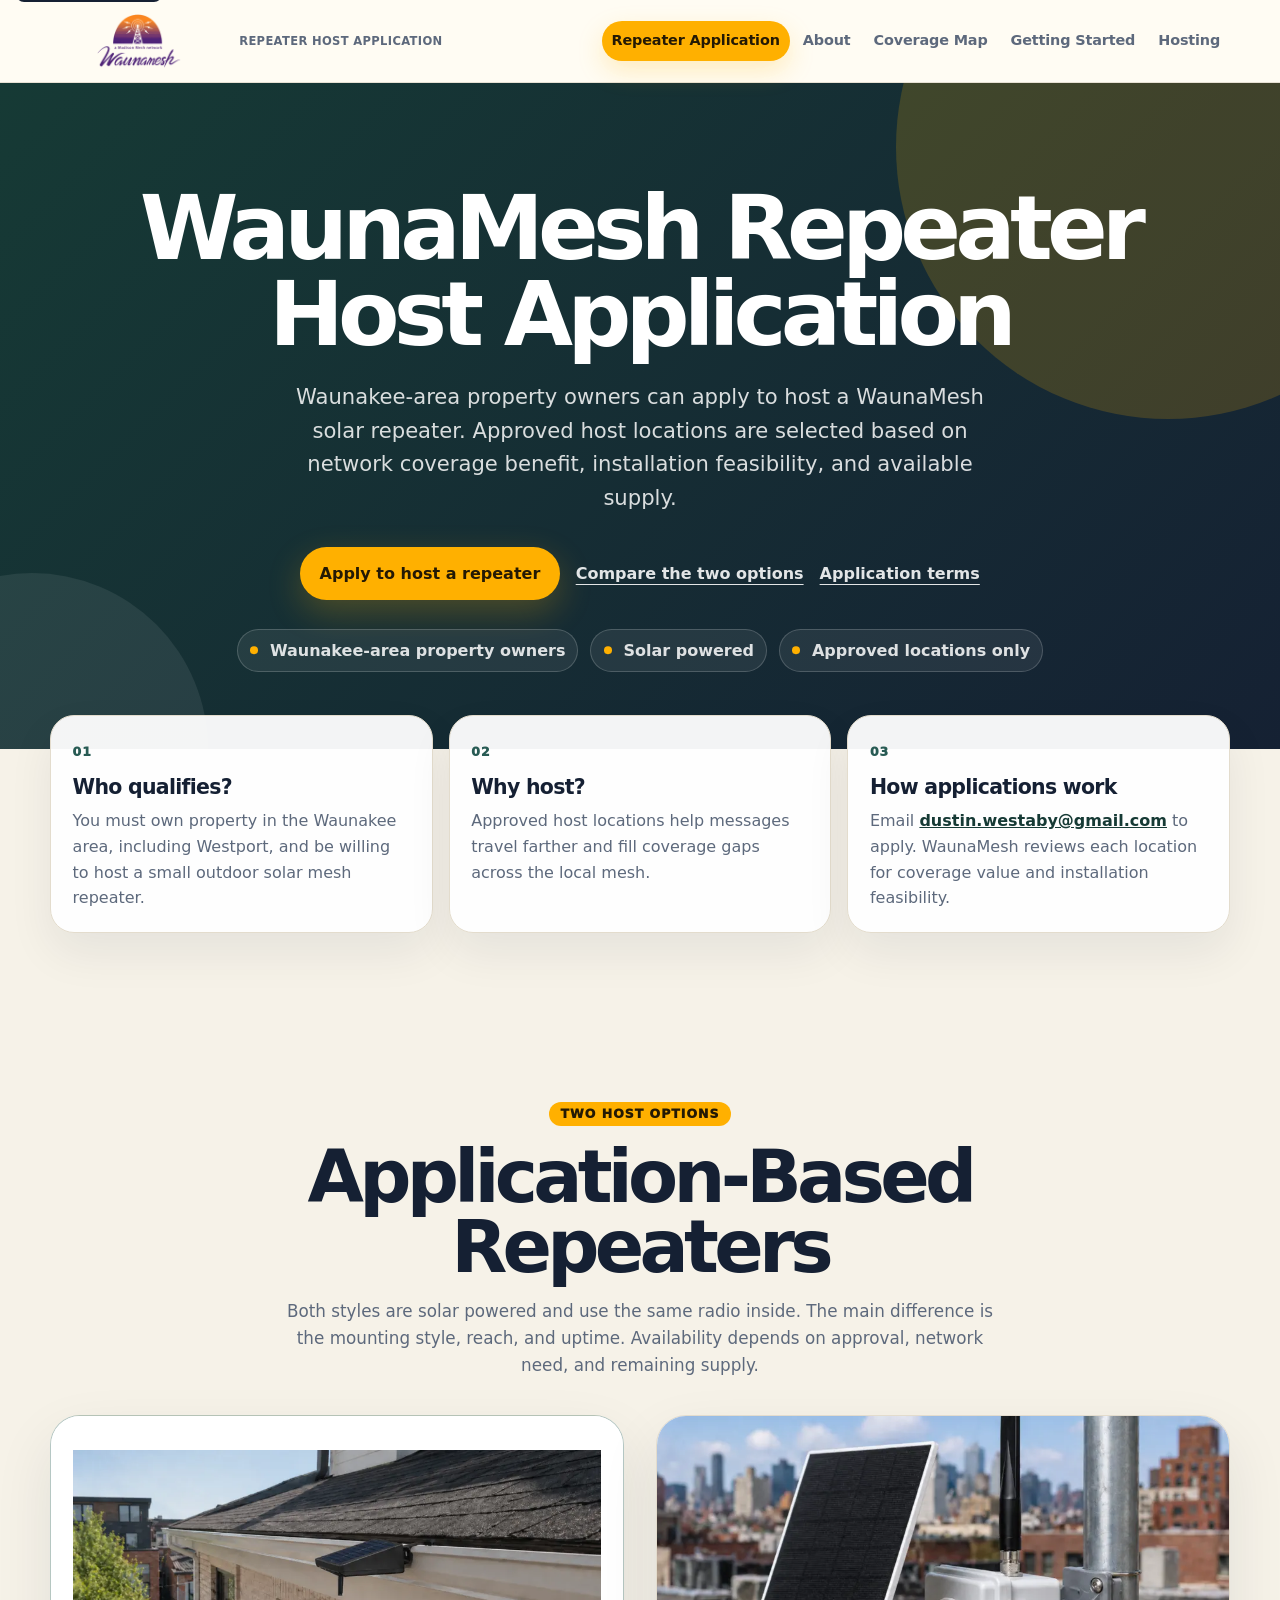
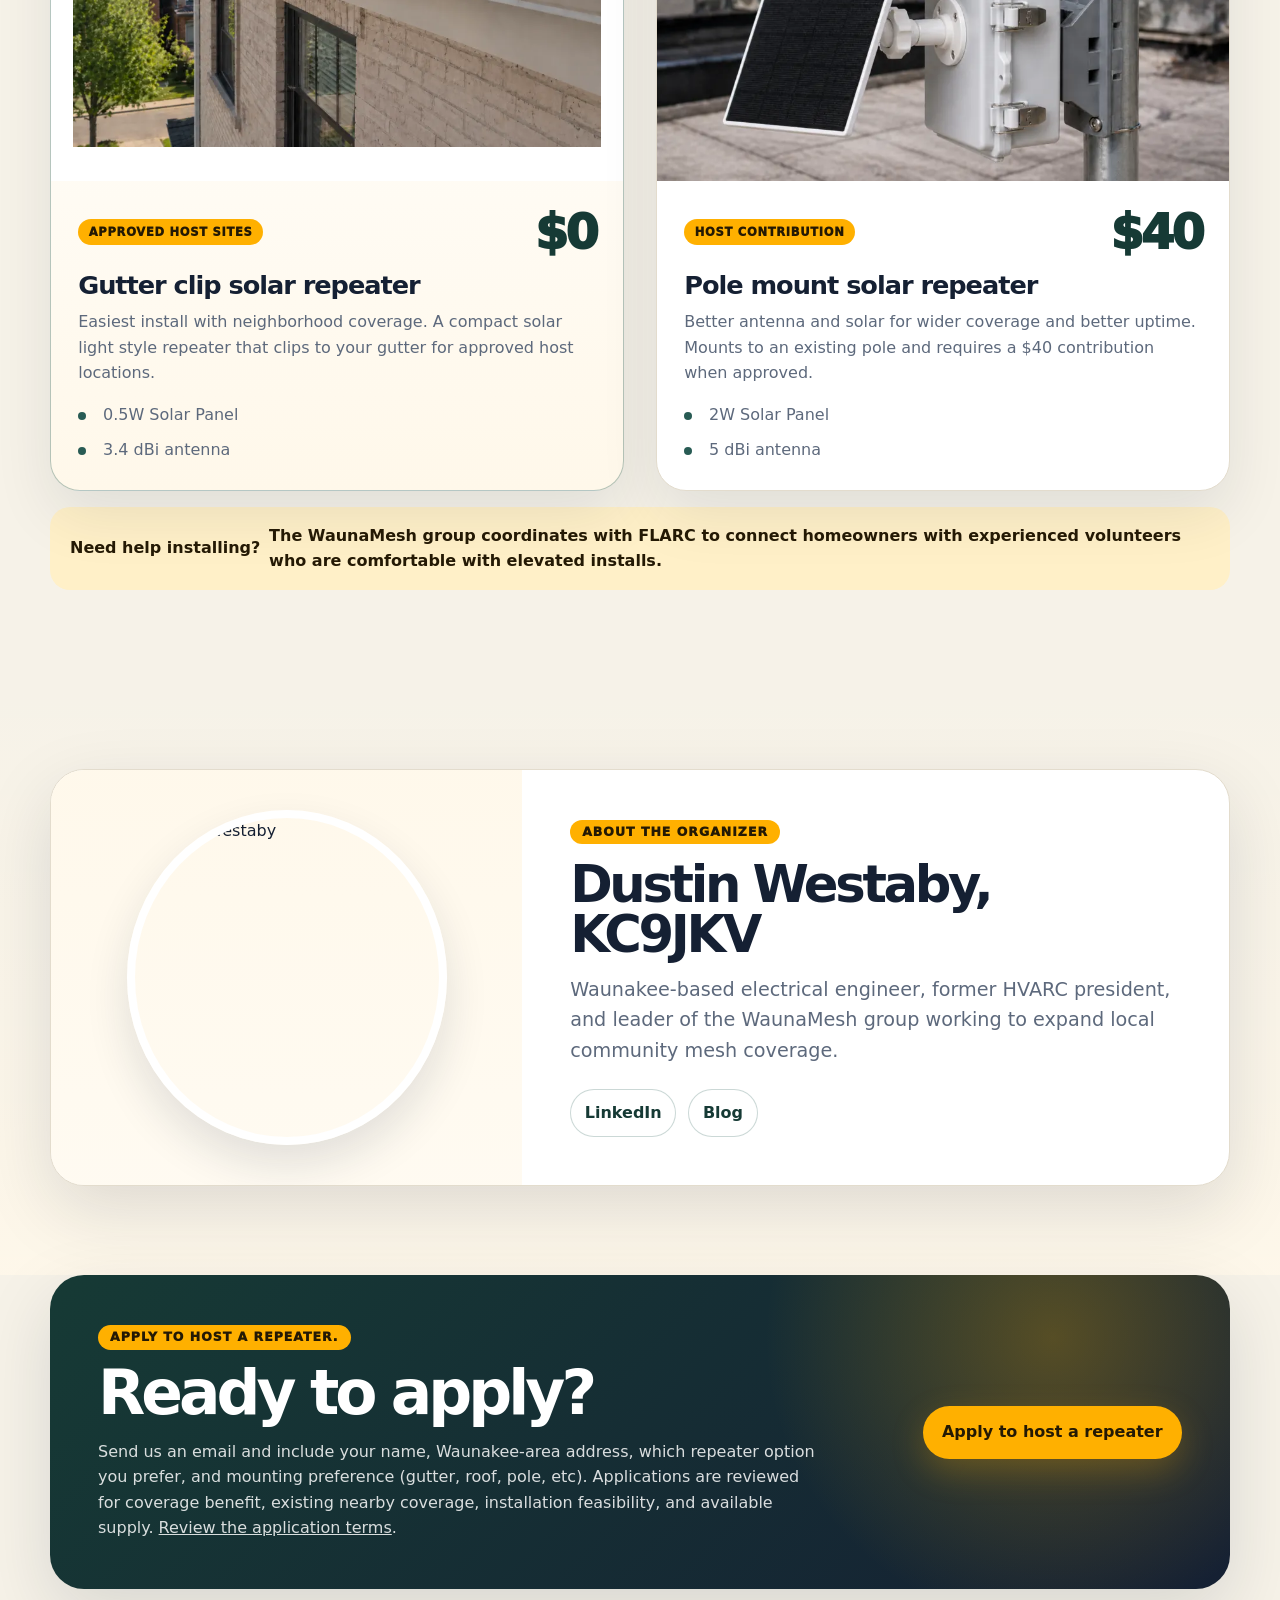
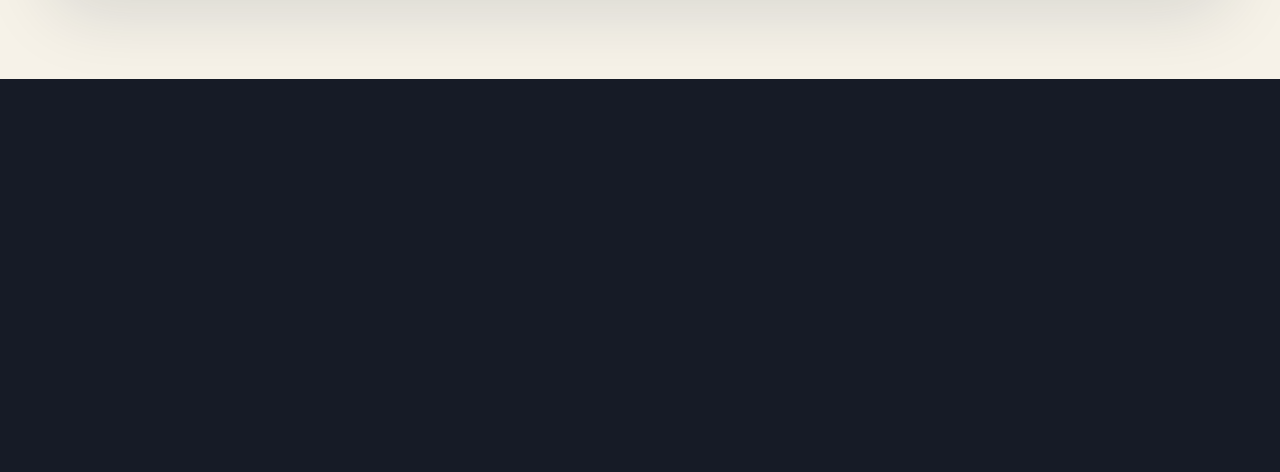
==== apply.html @ 6eb65f53 "Application page." ====
<!doctype html>
<html lang="en">
<head>
  <meta charset="utf-8">
  <meta name="viewport" content="width=device-width, initial-scale=1">
  <title>Repeater Host Application | WaunaMesh</title>
  <meta name="description" content="Waunakee-area property owners can apply to host a WaunaMesh solar mesh repeater.">
  <link rel="icon" href="favicon.ico">
  <link rel="preload" href="assets/img/waunamesh/application-pole-mount-repeater-900.webp" as="image" type="image/webp" fetchpriority="high">
  <link rel="preload" href="assets/img/waunamesh/application-gutter-clip-repeater-900.webp" as="image" type="image/webp">
  <link rel="preload" href="assets/img/waunamesh/dustin-westaby-profile-900.webp" as="image" type="image/webp">
  <link rel="stylesheet" href="assets/css/styles.css">
  <link rel="stylesheet" href="assets/css/apply.css">

</head>
<body>
  <a class="skip-link" href="#main">Skip to content</a>

  <header class="site-header application-site-header" id="site-header">
    <div class="container nav-inner">
      <a class="brand" href="index.html#top" aria-label="WaunaMesh home">
        <img class="brand-logo" src="assets/img/waunamesh/waunamesh-logo-transparent.png" alt="WaunaMesh" width="356" height="228" decoding="async">
        <img class="brand-mark" src="assets/img/waunamesh/waunamesh-logo-icon.png" alt="" aria-hidden="true" width="108" height="108" decoding="async">
        <span class="brand-copy">
          <span class="brand-name">WaunaMesh</span>
          <span class="brand-subtitle">Repeater Host Application</span>
        </span>
      </a>

      <button class="nav-toggle" type="button" aria-label="Toggle navigation" aria-controls="main-navigation" aria-expanded="false">
        <svg width="22" height="22" viewBox="0 0 24 24" fill="none" xmlns="http://www.w3.org/2000/svg" aria-hidden="true">
          <path d="M4 7H20M4 12H20M4 17H20" stroke="currentColor" stroke-width="2" stroke-linecap="round"/>
        </svg>
      </button>

      <nav id="main-navigation" aria-label="Main navigation">
        <ul class="nav-links application-nav-links">
          <li><a href="#options">Repeater Application</a></li>
          <li><a href="index.html#what">About</a></li>
          <li><a href="index.html#where">Coverage Map</a></li>
          <li><a href="getting-started.html">Getting Started</a></li>
          <li><a href="hosting.html">Hosting</a></li>
        </ul>
      </nav>
    </div>
  </header>

  <main id="main" class="application-page">
    <section class="application-hero" aria-labelledby="application-hero-title">
      <div class="application-hero-inner application-hero-inner-full">
        <div class="application-hero-content">
          <h1 id="application-hero-title">WaunaMesh Repeater Host Application</h1>
          <p class="application-hero-lead">Waunakee-area property owners can apply to host a WaunaMesh solar repeater. Approved host locations are selected based on network coverage benefit, installation feasibility, and available supply.</p>

          <div class="application-hero-actions" aria-label="Application actions">
            <a class="btn btn-primary application-email-button" href="mailto:dustin.westaby@gmail.com?subject=WaunaMesh%20Repeater%20Host%20Application">Apply to host a repeater</a>
            <a class="application-secondary-link" href="#options">Compare the two options</a>
            <a class="application-secondary-link" href="#application-terms-dialog" data-terms-modal-open>Application terms</a>
          </div>

          <ul class="application-proof-list" aria-label="Application highlights">
            <li>Waunakee-area property owners</li>
            <li>Solar powered</li>
            <li>Approved locations only</li>
          </ul>
        </div>
      </div>
    </section>

    <section class="application-summary" aria-label="Application summary">
      <div class="container application-summary-grid">
        <article class="application-summary-card">
          <span>01</span>
          <h2>Who qualifies?</h2>
          <p>You must own property in the Waunakee area, including Westport, and be willing to host a small outdoor solar mesh repeater.</p>
        </article>
        <article class="application-summary-card">
          <span>02</span>
          <h2>Why host?</h2>
          <p>Approved host locations help messages travel farther and fill coverage gaps across the local mesh.</p>
        </article>
        <article class="application-summary-card">
          <span>03</span>
          <h2>How applications work</h2>
          <p>Email <a href="mailto:dustin.westaby@gmail.com?subject=WaunaMesh%20Repeater%20Host%20Application">dustin.westaby@gmail.com</a> to apply. WaunaMesh reviews each location for coverage value and installation feasibility.</p>
        </article>
      </div>
    </section>

    <section class="application-options-section" id="options" aria-labelledby="application-options-title">
      <div class="container">
        <div class="application-section-header application-section-header-center">
          <span class="application-eyebrow">Two host options</span>
          <h2 id="application-options-title">Application-Based Repeaters</h2>
          <p>Both styles are solar powered and use the same radio inside. The main difference is the mounting style, reach, and uptime. Availability depends on approval, network need, and remaining supply.</p>
        </div>

        <div class="application-pricing-grid">
          <article class="application-pricing-card application-pricing-card-highlight">
            <picture class="application-option-media application-option-media-contain">
              <source srcset="assets/img/waunamesh/application-gutter-clip-repeater-900.webp" type="image/webp">
              <img src="assets/img/waunamesh/application-gutter-clip-repeater.jpg" alt="A compact gutter clip style solar repeater" width="900" height="900" loading="lazy" decoding="async">
            </picture>
            <div class="application-pricing-body">
              <div class="application-pricing-topline">
                <span class="application-price-pill">Approved host sites</span>
                <span class="application-price-value">$0</span>
              </div>
              <h3>Gutter clip solar repeater</h3>
              <p>Easiest install with neighborhood coverage. A compact solar light style repeater that clips to your gutter for approved host locations.</p>
              <ul class="application-feature-list">
                <li>0.5W Solar Panel</li>
                <li>3.4 dBi antenna</li>
              </ul>
            </div>
          </article>

          <article class="application-pricing-card">
            <picture class="application-option-media application-option-media-cover">
              <source srcset="assets/img/waunamesh/application-pole-mount-repeater-900.webp" type="image/webp">
              <img src="assets/img/waunamesh/application-pole-mount-repeater.jpg" alt="A pole mounted solar repeater with an enclosure, antenna, and solar panel" width="900" height="675" loading="lazy" decoding="async">
            </picture>
            <div class="application-pricing-body">
              <div class="application-pricing-topline">
                <span class="application-price-pill">Host contribution</span>
                <span class="application-price-value">$40</span>
              </div>
              <h3>Pole mount solar repeater</h3>
              <p>Better antenna and solar for wider coverage and better uptime. Mounts to an existing pole and requires a $40 contribution when approved.</p>
              <ul class="application-feature-list">
                <li>2W Solar Panel</li>
                <li>5 dBi antenna</li>
              </ul>
            </div>
          </article>
        </div>

        <div class="application-install-note">
          <strong>Need help installing?</strong>
          <span>The WaunaMesh group coordinates with FLARC to connect homeowners with experienced volunteers who are comfortable with elevated installs.</span>
        </div>
      </div>
    </section>

    <section class="application-bio-section" id="bio" aria-labelledby="application-bio-title">
      <div class="container">
        <article class="application-bio-card">
          <div class="application-bio-photo">
            <picture>
              <source srcset="assets/img/waunamesh/dustin-westaby-profile-900.webp" type="image/webp">
              <img src="assets/img/waunamesh/dustin-westaby-profile.jpg" alt="Dustin Westaby" width="900" height="600" loading="lazy" decoding="async">
            </picture>
          </div>
          <div class="application-bio-content">
            <span class="application-eyebrow">About the organizer</span>
            <h2 id="application-bio-title">Dustin Westaby, KC9JKV</h2>
            <p class="application-bio-lead">Waunakee-based electrical engineer, former HVARC president, and leader of the WaunaMesh group working to expand local community mesh coverage.</p>
            <div class="application-bio-links">
              <a class="pill-link" href="https://www.linkedin.com/in/dustinwestaby" target="_blank" rel="noopener noreferrer">LinkedIn</a>
              <a class="pill-link" href="https://westaby.net" target="_blank">Blog</a>
            </div>
          </div>
        </article>
      </div>
    </section>

    <section class="application-final-cta" aria-labelledby="application-final-title">
      <div class="container">
        <div class="application-final-cta-card">
          <div>
            <span class="application-eyebrow">Apply to host a repeater.</span>
            <h2 id="application-final-title">Ready to apply?</h2>
            <p>Send us an email and include your name, Waunakee-area address, which repeater option you prefer, and mounting preference (gutter, roof, pole, etc). Applications are reviewed for coverage benefit, existing nearby coverage, installation feasibility, and available supply. <a href="#application-terms-dialog" data-terms-modal-open>Review the application terms</a>.</p>
          </div>
          <a class="btn btn-primary application-email-button" href="mailto:dustin.westaby@gmail.com?subject=WaunaMesh%20Repeater%20Host%20Application">Apply to host a repeater</a>
        </div>
      </div>
    </section>
  </main>

  <dialog class="application-terms-modal" id="application-terms-dialog" aria-labelledby="application-terms-title">
    <div class="application-terms-modal-inner">
      <div class="application-terms-modal-header">
        <h2 id="application-terms-title">Application Terms and Host Conditions</h2>
        <button class="application-terms-modal-close" type="button" data-terms-modal-close aria-label="Close application terms">&times;</button>
      </div>

      <div class="application-terms-modal-body">
        <p>This is a limited WaunaMesh repeater host application, not a giveaway, sweepstakes, contest, lottery, or prize promotion. Submitting an email or application does not guarantee that a repeater will be provided.</p>

        <p>Eligible applicants must be property owners with a host property in the Waunakee area, including Westport, generally within ZIP code 53597. WaunaMesh may approve or deny any host location based on network need, coverage value, existing nearby coverage, installation feasibility, available equipment, and other deployment considerations determined by the WaunaMesh organizer.</p>

        <p>The offer is available only while supplies last and ends no later than June 20, 2026. WaunaMesh may end, modify, pause, or extend the offer at any time. Quantity is limited.</p>

        <p>Approved host properties may be offered one of the available repeater options, depending on location and network need. The gutter clip solar repeater may be provided at no cost to approved host sites. The pole mount solar repeater requires a $40 host contribution, payable at delivery or installation by cash, check, Venmo, or another payment method accepted by WaunaMesh. Payment does not guarantee coverage performance, uptime, message delivery, or continued network availability.</p>

        <p>Repeaters provided at no cost remain the property of WaunaMesh unless WaunaMesh agrees otherwise in writing. A property owner may request removal at any time by contacting WaunaMesh. If the property owner moves, sells the property, removes the repeater, or no longer wishes to host it, the property owner must notify WaunaMesh so the equipment can be removed, collected, reassigned, or serviced.</p>

        <p>Installation and mounting will be handled case by case. The property owner is responsible for confirming that hosting and mounting are allowed under any applicable HOA rules, deed restrictions, lease terms, shared-property rules, insurance requirements, municipal rules, or other property restrictions. WaunaMesh may decline an installation if the location, mounting method, access, safety conditions, or expected coverage benefit is not suitable.</p>

        <p>WaunaMesh may require reasonable periodic access to the repeater for maintenance, updates, testing, replacement, inspection, or removal. Access will be coordinated with the property owner. The repeater may be moved on the property if needed, and property owners may contact WaunaMesh for help with relocation or adjustment.</p>

        <p>The repeater operates on the unlicensed 900 MHz band at approximately 158 mW. It is intended to relay low-bandwidth mesh radio traffic and does not require connection to the property owner's internet, Wi-Fi, Ethernet, or electrical system. Operation is subject to applicable FCC rules for unlicensed devices, including the requirement that the device not cause harmful interference and that it accept interference received.</p>

        <p>The repeater may broadcast an approximate location for mesh routing, mapping, diagnostics, or network coordination. The exact street address of the property will not be intentionally broadcast by WaunaMesh as the repeater location. However, radio signals, mapping tools, node names, coverage patterns, or other public mesh activity may allow others to infer the general area of a repeater.</p>

        <p>No coverage, range, uptime, reliability, emergency communication, message delivery, solar charging, battery life, weather resistance, or network performance is guaranteed. The repeater is provided as community mesh infrastructure on an as-is and as-available basis. WaunaMesh makes no warranties, express or implied, and disclaims liability to the fullest extent permitted by law for installation issues, equipment failure, signal performance, loss of use, property damage, personal injury, interference, or other claims related to hosting, installation, maintenance, operation, removal, or use of the repeater.</p>

        <p>By applying, the property owner confirms that the information provided is accurate, that they are authorized to approve installation at the property, and that they understand WaunaMesh will decide which locations receive equipment based on what best supports deployment and coverage of the local mesh network.</p>
      </div>
    </div>
  </dialog>
  <footer class="site-footer">
    <div class="footer-inner">
      <div class="footer-brand">
        <div class="footer-brand-logo">
          <img src="assets/img/madmesh/logo.png" alt="Madison Mesh logo" width="36" height="36" loading="lazy" decoding="async">
          <h3>Madison Mesh</h3>
        </div>
        <p>Building a community-owned mesh radio<br>network in Madison, Wisconsin.</p>
        <p>WaunaMesh is the Waunakee-area extension of the Madison Mesh community.</p>

        <div class="footer-socials">
          <a href="https://discord.gg/fd3JUZc2CN" target="_blank" rel="noopener noreferrer" aria-label="Join Madison Mesh on Discord">
            <svg xmlns="http://www.w3.org/2000/svg" viewBox="0 0 127.14 96.36" aria-hidden="true">
              <path fill="currentColor" d="M107.7 8.07A105.15 105.15 0 0 0 81.47 0a72.06 72.06 0 0 0-3.36 6.83 97.68 97.68 0 0 0-29.11 0A72.37 72.37 0 0 0 45.64 0a105.89 105.89 0 0 0-26.25 8.09C2.79 32.65-1.71 56.6.54 80.21a105.73 105.73 0 0 0 32.17 16.15 77.7 77.7 0 0 0 6.89-11.11 68.42 68.42 0 0 1-10.85-5.18c.91-.66 1.8-1.34 2.66-2a75.57 75.57 0 0 0 64.32 0c.87.71 1.76 1.39 2.66 2a68.68 68.68 0 0 1-10.87 5.19 77 77 0 0 0 6.89 11.1 105.25 105.25 0 0 0 32.19-16.14c2.64-27.38-4.51-51.11-18.9-72.15ZM42.45 65.69C36.18 65.69 31 60 31 53s5-12.74 11.43-12.74S54 46 53.89 53s-5.05 12.69-11.44 12.69Zm42.24 0C78.41 65.69 73.25 60 73.25 53s5-12.74 11.44-12.74S96.23 46 96.12 53s-5.04 12.69-11.43 12.69Z"></path>
            </svg>
          </a>
          <a href="https://github.com/thatdecade/waunamesh.net" target="_blank" rel="noopener noreferrer" aria-label="WaunaMesh on GitHub">
            <svg xmlns="http://www.w3.org/2000/svg" viewBox="0 0 1024 1024" fill="none" aria-hidden="true">
              <path fill-rule="evenodd" clip-rule="evenodd" d="M512 0C229.25 0 0 229.25 0 512c0 226.25 146.69 418.03 350.16 485.75 25.59 4.72 34.97-11.11 34.97-24.69 0-12.19-.47-52.5-.72-95.28-142.41 30.94-172.47-60.41-172.47-60.41-23.28-59.16-56.84-74.91-56.84-74.91-46.47-31.78 3.53-31.13 3.53-31.13 51.41 3.63 78.47 52.78 78.47 52.78 45.66 78.22 119.78 55.63 148.97 42.53 4.59-33.06 17.84-55.63 32.47-68.41-113.69-12.94-233.22-56.84-233.22-253.03 0-55.91 20-101.63 52.75-137.47-5.28-12.97-22.84-65.06 5.03-135.66 0 0 43-13.78 140.84 52.5 40.84-11.34 84.63-17.03 128.19-17.22 43.5.19 87.34 5.88 128.25 17.22 97.72-66.28 140.62-52.5 140.62-52.5 27.94 70.59 10.38 122.69 5.09 135.66 32.84 35.84 52.69 81.56 52.69 137.47 0 196.69-119.75 239.94-233.75 252.62 18.34 15.84 34.72 47.03 34.72 94.78 0 68.44-.62 123.59-.62 140.44 0 13.72 9.22 29.72 35.22 24.66C877.44 929.84 1024 738.16 1024 512 1024 229.25 794.75 0 512 0Z" fill="currentColor"></path>
            </svg>
          </a>
        </div>
      </div>

      <div class="footer-ffa">
        <div class="footer-nav">
          <h4>Get Involved</h4>
          <ul class="larger-bottom">
            <li><a href="getting-started.html">Getting Started</a></li>
            <li><a href="hosting.html">Host a Node</a></li>
          </ul>
        </div>

        <div class="footer-nav">
          <h4>Resources</h4>
          <ul>
            <li><a href="https://meshcore.io/" target="_blank" rel="noopener noreferrer">MeshCore <span aria-hidden="true">&nearr;</span></a></li>
            <li><a href="https://flasher.meshcore.io/" target="_blank" rel="noopener noreferrer">MeshCore Flasher <span aria-hidden="true">&nearr;</span></a></li>
            <li><a href="https://msn.meshmapper.net/" target="_blank" rel="noopener noreferrer">MeshMapper <span aria-hidden="true">&nearr;</span></a></li>
          </ul>
        </div>

        <div class="footer-nav">
          <h4>Explore</h4>
          <ul>
            <li><a href="https://madmesh.net/" target="_blank" rel="noopener noreferrer">Madison Mesh <span aria-hidden="true">&nearr;</span></a></li>
            <li><a href="https://meshconsin.org/" target="_blank" rel="noopener noreferrer">Meshconsin <span aria-hidden="true">&nearr;</span></a></li>
            <li><a href="other-meshes.html">Other Meshes</a></li>
          </ul>
        </div>
      </div>
    </div>

    <div class="footer-bottom">
      Website content licensed under
      <a href="https://creativecommons.org/licenses/by-sa/4.0/" target="_blank" rel="noopener noreferrer">CC BY-SA 4.0</a>.
      Adapted from
      <a href="https://madmesh.net/" target="_blank" rel="noopener noreferrer">Madison Mesh</a>.
      Hosted by
      <a href="https://westaby.net/" target="_blank" rel="noopener noreferrer">Dustin Westaby</a>.
    </div>
  </footer>


  <script>
    (function () {
      var termsDialog = document.getElementById('application-terms-dialog');
      var openLinks = document.querySelectorAll('[data-terms-modal-open]');
      var closeButtons = document.querySelectorAll('[data-terms-modal-close]');

      if (!termsDialog) {
        return;
      }

      openLinks.forEach(function (openLink) {
        openLink.addEventListener('click', function (event) {
          event.preventDefault();

          if (typeof termsDialog.showModal === 'function') {
            termsDialog.showModal();
          } else {
            termsDialog.setAttribute('open', '');
          }
        });
      });

      function closeTermsDialog() {
        if (typeof termsDialog.close === 'function') {
          termsDialog.close();
        } else {
          termsDialog.removeAttribute('open');
        }
      }

      closeButtons.forEach(function (closeButton) {
        closeButton.addEventListener('click', closeTermsDialog);
      });

      termsDialog.addEventListener('click', function (event) {
        if (event.target === termsDialog) {
          closeTermsDialog();
        }
      });
    }());
  </script>

  <script src="assets/js/site.js" defer></script>
</body>
</html>
---- assets/css/styles.css ----
:root {
  --bg: #f6f2e8;
  --bg-soft: #fff8ea;
  --card: #ffffff;
  --ink: #152033;
  --muted: #5d697c;
  --primary: #285b54;
  --primary-dark: #163a35;
  --accent: #ffb000;
  --accent-soft: #fff0c8;
  --border: #e3dccd;
  --footer-bg: #161b26;
  --footer-ink: #eef2f6;
  --footer-muted: #b6c0cf;
  --shadow: 0 24px 70px rgba(16, 30, 54, 0.13);
  --radius: 24px;
  --max: 1180px;
}

* {
  box-sizing: border-box;
}

html {
  scroll-behavior: smooth;
}

@media (prefers-reduced-motion: reduce) {
  html {
    scroll-behavior: auto;
  }
}

body {
  margin: 0;
  font-family: Inter, ui-sans-serif, system-ui, -apple-system, BlinkMacSystemFont, "Segoe UI", sans-serif;
  background: var(--bg);
  color: var(--ink);
  line-height: 1.6;
}

img {
  max-width: 100%;
  height: auto;
  display: block;
}

a {
  color: inherit;
}

.skip-link {
  position: absolute;
  top: -40px;
  left: 16px;
  z-index: 1000;
  background: var(--ink);
  color: #fff;
  padding: 0.5rem 0.75rem;
  border-radius: 8px;
}

.skip-link:focus {
  top: 16px;
}

.container {
  max-width: var(--max);
  width: min(calc(100% - 32px), var(--max));
  margin-inline: auto;
}

.site-header {
  position: sticky;
  top: 0;
  z-index: 20;
  background: rgba(246, 242, 232, 0.92);
  backdrop-filter: blur(18px);
  border-bottom: 1px solid rgba(227, 220, 205, 0.84);
}

.nav-inner {
  min-height: 82px;
  display: flex;
  align-items: center;
  justify-content: space-between;
  gap: 1rem;
}

.brand {
  display: inline-flex;
  align-items: center;
  gap: 0.7rem;
  text-decoration: none;
  min-width: 0;
}

.brand-logo {
  width: 178px;
  height: auto;
  max-height: 54px;
  object-fit: contain;
  flex: 0 0 auto;
}

.brand-mark {
  display: none;
  width: 54px;
  height: 54px;
  object-fit: contain;
  flex: 0 0 auto;
}

.brand-copy {
  display: flex;
  flex-direction: column;
  justify-content: center;
  gap: 0.12rem;
}

.brand-name {
  display: none;
  color: var(--primary-dark);
  font-weight: 950;
  letter-spacing: -0.05em;
  font-size: 1.08rem;
  line-height: 1;
}

.brand-subtitle {
  display: block;
  color: var(--muted);
  font-size: 0.72rem;
  font-weight: 800;
  letter-spacing: 0.03em;
  text-transform: uppercase;
  white-space: nowrap;
}

.nav-links {
  display: flex;
  align-items: center;
  gap: 0.2rem;
  list-style: none;
  margin: 0;
  padding: 0;
}

.nav-links a {
  display: inline-flex;
  align-items: center;
  min-height: 40px;
  padding: 0.35rem 0.62rem;
  color: var(--muted);
  text-decoration: none;
  border-radius: 999px;
  font-weight: 820;
  font-size: 0.9rem;
  letter-spacing: -0.01em;
}

.nav-links a:hover,
.nav-links a:focus-visible {
  color: var(--ink);
  background: #fff;
  outline: none;
}

.nav-toggle {
  display: none;
  border: 0;
  border-radius: 12px;
  background: var(--primary);
  color: #fff;
  width: 44px;
  height: 44px;
}

.hero {
  position: relative;
  min-height: 720px;
  display: grid;
  align-items: center;
  overflow: hidden;
  color: #fff;
  background: var(--primary-dark);
}

.hero::before {
  content: "";
  position: absolute;
  inset: 0;
  background:
    linear-gradient(90deg, rgba(12, 24, 33, 0.92) 0%, rgba(12, 24, 33, 0.74) 45%, rgba(12, 24, 33, 0.22) 100%),
    url("../img/waunamesh/waunakee-water-tower.jpg") center / cover no-repeat;
  background-image:
    linear-gradient(90deg, rgba(12, 24, 33, 0.92) 0%, rgba(12, 24, 33, 0.74) 45%, rgba(12, 24, 33, 0.22) 100%),
    image-set(
      url("../img/waunamesh/waunakee-water-tower-1600.webp") type("image/webp"),
      url("../img/waunamesh/waunakee-water-tower.jpg") type("image/jpeg")
    );
  background-position: center;
  background-size: cover;
  background-repeat: no-repeat;
  transform: scale(1.01);
}

.hero::after {
  content: "";
  position: absolute;
  inset: auto 0 0;
  height: 190px;
  background: linear-gradient(180deg, rgba(246, 242, 232, 0), var(--bg));
}

.hero-content {
  position: relative;
  z-index: 2;
  max-width: 780px;
  padding: 120px 0 160px;
}

.eyebrow {
  display: inline-flex;
  align-items: center;
  gap: 0.45rem;
  margin-bottom: 1rem;
  color: #231a07;
  background: var(--accent);
  border-radius: 999px;
  padding: 0.35rem 0.8rem;
  font-weight: 900;
  text-transform: uppercase;
  font-size: 0.78rem;
  letter-spacing: 0.08em;
}

.hero h1 {
  margin: 0;
  font-size: clamp(3.1rem, 8vw, 6.6rem);
  line-height: 0.92;
  letter-spacing: -0.08em;
}

.hero p {
  margin: 1.5rem 0 0;
  max-width: 660px;
  color: rgba(255, 255, 255, 0.84);
  font-size: clamp(1.05rem, 2vw, 1.35rem);
}

.hero-actions,
.section-actions {
  display: flex;
  flex-wrap: wrap;
  gap: 0.8rem;
  margin-top: 2rem;
}

.btn {
  display: inline-flex;
  align-items: center;
  justify-content: center;
  gap: 0.5rem;
  min-height: 50px;
  border-radius: 999px;
  padding: 0.8rem 1.15rem;
  text-decoration: none;
  font-weight: 900;
  border: 1px solid transparent;
}

.btn-primary {
  background: var(--accent);
  color: #241904;
  box-shadow: 0 12px 34px rgba(255, 176, 0, 0.24);
}

.btn-primary:hover,
.btn-primary:focus-visible {
  background: #ffc247;
  outline: none;
}

.btn-outline {
  color: #fff;
  border-color: rgba(255, 255, 255, 0.32);
  background: rgba(255, 255, 255, 0.08);
}

.btn-outline:hover,
.btn-outline:focus-visible {
  background: rgba(255, 255, 255, 0.17);
  outline: none;
}

main {
  position: relative;
  z-index: 3;
}

.section {
  padding: 88px 0;
}

@supports (content-visibility: auto) {
  .section,
  .site-footer {
    content-visibility: auto;
    contain-intrinsic-size: 1px 700px;
  }
}

.section.tight {
  padding-top: 42px;
}

.section-header {
  max-width: 760px;
  margin-bottom: 2.25rem;
}

.kicker {
  margin: 0 0 0.6rem;
  color: var(--primary);
  font-size: 0.82rem;
  font-weight: 950;
  text-transform: uppercase;
  letter-spacing: 0.09em;
}

h2 {
  margin: 0;
  font-size: clamp(2.15rem, 4.4vw, 4.2rem);
  line-height: 0.98;
  letter-spacing: -0.07em;
}

h3 {
  margin: 0 0 0.55rem;
  font-size: 1.3rem;
  line-height: 1.15;
  letter-spacing: -0.04em;
}

.section-header p,
.card p,
.feature-text p,
.step p,
.faq p,
.callout p {
  color: var(--muted);
}

.grid-2 {
  display: grid;
  grid-template-columns: minmax(0, 1fr) minmax(0, 0.95fr);
  gap: clamp(2rem, 5vw, 4.5rem);
  align-items: center;
}

.feature-image {
  position: relative;
}

.image-card {
  border-radius: var(--radius);
  overflow: hidden;
  box-shadow: var(--shadow);
  background: #fff;
}

.image-card img {
  width: 100%;
  aspect-ratio: 4 / 3;
  object-fit: cover;
}

.image-caption {
  padding: 0.9rem 1rem;
  color: var(--muted);
  font-size: 0.9rem;
}

.stat-stack {
  display: grid;
  grid-template-columns: repeat(3, 1fr);
  gap: 1rem;
  margin-top: 1.5rem;
}

.stat {
  padding: 1.1rem;
  border-radius: 20px;
  background: #fff;
  box-shadow: 0 14px 35px rgba(16, 30, 54, 0.08);
}

.stat strong {
  display: block;
  color: var(--primary);
  font-size: 1.9rem;
  line-height: 1;
  letter-spacing: -0.05em;
}

.stat span {
  display: block;
  margin-top: 0.45rem;
  color: var(--muted);
  font-size: 0.88rem;
  font-weight: 750;
}

.card-grid {
  display: grid;
  grid-template-columns: repeat(4, minmax(0, 1fr));
  gap: 1rem;
}

.card {
  min-height: 100%;
  background: var(--card);
  border: 1px solid var(--border);
  border-radius: 24px;
  padding: 1.35rem;
  box-shadow: 0 20px 46px rgba(16, 30, 54, 0.07);
}

.card-icon {
  width: 54px;
  height: 54px;
  border-radius: 18px;
  display: grid;
  place-items: center;
  background: var(--accent-soft);
  margin-bottom: 1rem;
}

.card-icon img {
  width: 27px;
  height: 27px;
  object-fit: contain;
}

.steps {
  display: grid;
  grid-template-columns: repeat(4, minmax(0, 1fr));
  gap: 1rem;
  counter-reset: steps;
}

.step {
  position: relative;
  padding: 1.4rem;
  background: #fff;
  border: 1px solid var(--border);
  border-radius: 24px;
  counter-increment: steps;
  box-shadow: 0 18px 45px rgba(16, 30, 54, 0.06);
}

.step::before {
  content: counter(steps, decimal-leading-zero);
  display: inline-grid;
  place-items: center;
  width: 44px;
  height: 44px;
  margin-bottom: 1rem;
  border-radius: 15px;
  background: var(--primary);
  color: #fff;
  font-weight: 950;
}

.map-panel {
  display: grid;
  grid-template-columns: 0.95fr 1.05fr;
  gap: 1rem;
  background: var(--primary-dark);
  color: #fff;
  border-radius: 32px;
  padding: clamp(1rem, 2vw, 1.4rem);
  box-shadow: var(--shadow);
  overflow: hidden;
}

.map-panel .copy {
  padding: clamp(1.1rem, 3vw, 2rem);
}

.map-panel p {
  color: rgba(255, 255, 255, 0.76);
}

.map-panel a:not(.pill-link) {
  color: #fff;
  font-weight: 850;
}

.map-embed {
  min-height: 420px;
  border: 0;
  width: 100%;
  border-radius: 22px;
  background: #0f1724;
}

.gallery {
  display: grid;
  grid-template-columns: repeat(3, minmax(0, 1fr));
  gap: 1rem;
}

.gallery figure {
  margin: 0;
  border-radius: 24px;
  background: #fff;
  overflow: hidden;
  box-shadow: 0 16px 40px rgba(16, 30, 54, 0.08);
}

.gallery img {
  width: 100%;
  aspect-ratio: 1.1 / 1;
  object-fit: cover;
}

.gallery figcaption {
  padding: 0.9rem 1rem;
  color: var(--muted);
  font-size: 0.9rem;
}

.callout {
  position: relative;
  overflow: hidden;
  display: grid;
  grid-template-columns: 1fr auto;
  align-items: center;
  gap: 1.5rem;
  background: #fff;
  border: 1px solid var(--border);
  border-radius: 32px;
  padding: clamp(1.4rem, 4vw, 2.4rem);
  box-shadow: var(--shadow);
}

.callout::after {
  content: "";
  position: absolute;
  inset: auto -40px -60px auto;
  width: 240px;
  height: 240px;
  background: radial-gradient(circle, rgba(255, 176, 0, 0.32), rgba(255, 176, 0, 0) 68%);
  opacity: 0.8;
  pointer-events: none;
}

.callout > * {
  position: relative;
  z-index: 2;
}

.sponsor-panel {
  position: relative;
  overflow: hidden;
  background: var(--bg-soft);
  border: 1px solid var(--border);
  border-radius: 32px;
  padding: clamp(1.5rem, 4vw, 3rem);
  box-shadow: var(--shadow);
}

.sponsor-panel::before,
.sponsor-panel::after {
  content: "";
  position: absolute;
  width: 220px;
  height: 220px;
  border-radius: 999px;
  background: radial-gradient(circle, rgba(255, 176, 0, 0.28), rgba(255, 176, 0, 0) 68%);
  pointer-events: none;
}

.sponsor-panel::before {
  top: -80px;
  left: -70px;
}

.sponsor-panel::after {
  right: -80px;
  bottom: -90px;
}

.sponsor-panel > * {
  position: relative;
  z-index: 2;
}

.sponsor-header {
  max-width: 840px;
  margin-inline: auto;
  margin-bottom: 2rem;
  text-align: center;
}

.sponsor-header p:not(.kicker) {
  margin-inline: auto;
  max-width: 690px;
}

.sponsor-grid {
  display: grid;
  grid-template-columns: repeat(3, minmax(0, 1fr));
  gap: 1rem;
}

.sponsor-card {
  position: relative;
  min-height: 190px;
  display: flex;
  flex-direction: column;
  justify-content: center;
  align-items: center;
  text-align: center;
  background: #fff;
  border: 1px solid var(--border);
  border-radius: 24px;
  padding: 1.45rem;
  box-shadow: 0 18px 45px rgba(16, 30, 54, 0.06);
  color: var(--ink);
  text-decoration: none;
  transition: transform 160ms ease, border-color 160ms ease, box-shadow 160ms ease;
}

.sponsor-card:hover,
.sponsor-card:focus-visible {
  transform: translateY(-3px);
  border-color: var(--primary);
  box-shadow: 0 22px 55px rgba(16, 30, 54, 0.12);
  outline: none;
}

.sponsor-card::before {
  content: "";
  position: absolute;
  inset: 0 0 auto;
  height: 6px;
  background: linear-gradient(90deg, var(--primary), var(--accent));
  border-radius: 24px 24px 0 0;
}

.sponsor-label {
  display: inline-flex;
  align-items: center;
  justify-content: center;
  min-height: 30px;
  padding: 0.25rem 0.75rem;
  border-radius: 999px;
  background: var(--accent-soft);
  color: var(--primary-dark);
  font-size: 0.72rem;
  font-weight: 950;
  letter-spacing: 0.08em;
  text-transform: uppercase;
}

.sponsor-card h3 {
  margin: 0.85rem 0 0.35rem;
}

.sponsor-card p {
  margin: 0;
  color: var(--muted);
  font-weight: 750;
}

.faq-grid {
  display: grid;
  grid-template-columns: repeat(2, minmax(0, 1fr));
  gap: 1rem;
}

.faq {
  background: #fff;
  border: 1px solid var(--border);
  border-radius: 24px;
  padding: 1.35rem;
}

.link-list {
  display: flex;
  flex-wrap: wrap;
  gap: 0.7rem;
  margin-top: 1.3rem;
}

.pill-link {
  display: inline-flex;
  align-items: center;
  gap: 0.45rem;
  padding: 0.65rem 0.85rem;
  border-radius: 999px;
  background: #fff;
  border: 1px solid var(--border);
  text-decoration: none;
  font-weight: 850;
  color: var(--primary-dark);
}

.pill-link:hover,
.pill-link:focus-visible {
  border-color: var(--primary);
  outline: none;
}

.map-panel a.pill-link {
  color: var(--primary-dark) !important;
  background: #fff;
  border-color: rgba(255, 255, 255, 0.22);
}

.map-panel a.pill-link:hover,
.map-panel a.pill-link:focus-visible {
  color: var(--primary-dark) !important;
  background: var(--accent-soft);
  border-color: var(--accent-soft);
}

.section-actions .btn-outline {
  color: var(--primary-dark);
  border-color: var(--border);
  background: #fff;
}

.section-actions .btn-outline:hover,
.section-actions .btn-outline:focus-visible {
  color: var(--primary-dark);
  background: var(--accent-soft);
}

.site-footer {
  position: relative;
  color: var(--footer-ink);
  background: var(--footer-bg);
  overflow: hidden;
}

.site-footer::before {
  content: "";
  position: absolute;
  right: -80px;
  bottom: -100px;
  width: 360px;
  height: 360px;
  background: radial-gradient(circle, rgba(255, 176, 0, 0.28), rgba(255, 176, 0, 0) 68%);
  opacity: 0.65;
}

.footer-inner {
  position: relative;
  z-index: 2;
  max-width: var(--max);
  width: min(calc(100% - 32px), var(--max));
  margin: 0 auto;
  padding: 64px 0 40px;
  display: grid;
  grid-template-columns: 1.05fr 1.6fr;
  gap: 2rem;
}

.footer-brand-logo {
  display: flex;
  align-items: center;
  gap: 0.5rem;
  margin-bottom: 0.5rem;
}

.footer-brand-logo img {
  width: 36px;
  height: 36px;
  border-radius: 4px;
}

.footer-brand h3 {
  margin: 0;
  color: #fff;
  letter-spacing: -0.04em;
}

.footer-brand p,
.footer-bottom {
  color: var(--footer-muted);
}

.footer-socials {
  display: flex;
  align-items: center;
  gap: 0.85rem;
  margin-top: 0.6rem;
}

.footer-socials a {
  display: inline-flex;
  width: 28px;
  height: 28px;
  align-items: center;
  justify-content: center;
  color: var(--footer-muted);
}

.footer-socials a:hover,
.footer-socials a:focus-visible {
  color: #fff;
  outline: none;
}

.footer-socials svg {
  width: 24px;
  height: 24px;
}

.footer-ffa {
  display: grid;
  grid-template-columns: repeat(3, minmax(0, 1fr));
  gap: 1.5rem;
}

.footer-nav h4 {
  margin: 0 0 0.7rem;
  color: #fff;
  font-size: 1rem;
}

.footer-nav ul {
  list-style: none;
  margin: 0;
  padding: 0;
}

.footer-nav ul.larger-bottom {
  margin-bottom: 1.25rem;
}

.footer-nav li + li {
  margin-top: 0.45rem;
}

.footer-nav a,
.footer-bottom a {
  color: var(--footer-muted);
  text-decoration: none;
}

.footer-nav a:hover,
.footer-bottom a:hover,
.footer-nav a:focus-visible,
.footer-bottom a:focus-visible {
  color: #fff;
  text-decoration: underline;
  outline: none;
}

.footer-bottom {
  position: relative;
  z-index: 2;
  max-width: var(--max);
  width: min(calc(100% - 32px), var(--max));
  margin: 0 auto;
  padding: 1.2rem 0 2rem;
  border-top: 1px solid rgba(255, 255, 255, 0.12);
  font-size: 0.9rem;
}

@media (max-width: 980px) {
  .nav-toggle {
    display: inline-grid;
    place-items: center;
  }

  .nav-links {
    position: absolute;
    left: 16px;
    right: 16px;
    top: 86px;
    display: none;
    flex-direction: column;
    align-items: stretch;
    gap: 0.2rem;
    padding: 0.75rem;
    border-radius: 20px;
    background: #fff;
    box-shadow: var(--shadow);
  }

  .site-header.is-open .nav-links {
    display: flex;
  }

  .nav-links a {
    border-radius: 14px;
  }

  .brand {
    gap: 0.55rem;
  }

  .brand-logo {
    width: 162px;
    max-height: 50px;
  }

  .brand-subtitle {
    font-size: 0.66rem;
  }

  .grid-2,
  .map-panel,
  .footer-inner,
  .callout {
    grid-template-columns: 1fr;
  }

  .card-grid,
  .steps,
  .sponsor-grid {
    grid-template-columns: repeat(2, minmax(0, 1fr));
  }
}

@media (max-width: 720px) {
  .nav-inner {
    min-height: 76px;
  }

  .brand {
    gap: 0.55rem;
  }

  .brand-logo {
    display: none;
  }

  .brand-mark {
    display: block;
  }

  .brand-name {
    display: block;
  }

  .brand-subtitle {
    font-size: 0.62rem;
  }

  .hero {
    min-height: 650px;
  }

  .hero-content {
    padding: 86px 0 126px;
  }

  .card-grid,
  .steps,
  .gallery,
  .faq-grid,
  .sponsor-grid,
  .footer-ffa {
    grid-template-columns: 1fr;
  }

  .section {
    padding: 62px 0;
  }

  .map-embed {
    min-height: 330px;
  }
}

/* Interior pages */
.page-main {
  position: relative;
  z-index: 3;
}

.page-hero {
  position: relative;
  overflow: hidden;
  color: #fff;
  background: var(--primary-dark);
}

.page-hero::before {
  content: "";
  position: absolute;
  inset: 0;
  background:
    linear-gradient(90deg, rgba(12, 24, 33, 0.92) 0%, rgba(12, 24, 33, 0.72) 50%, rgba(12, 24, 33, 0.32) 100%),
    url("../img/waunamesh/waunakee-water-tower.jpg") center / cover no-repeat;
  background-image:
    linear-gradient(90deg, rgba(12, 24, 33, 0.92) 0%, rgba(12, 24, 33, 0.72) 50%, rgba(12, 24, 33, 0.32) 100%),
    image-set(
      url("../img/waunamesh/waunakee-water-tower-1600.webp") type("image/webp"),
      url("../img/waunamesh/waunakee-water-tower.jpg") type("image/jpeg")
    );
  background-position: center;
  background-size: cover;
  background-repeat: no-repeat;
  transform: scale(1.01);
}

.page-hero::after {
  content: "";
  position: absolute;
  inset: auto 0 0;
  height: 90px;
  background: linear-gradient(180deg, rgba(246, 242, 232, 0), var(--bg));
}

.page-hero-inner {
  position: relative;
  z-index: 2;
  padding: 110px 0 130px;
  max-width: 860px;
}

.compact-hero .page-hero-inner {
  padding-top: 96px;
  padding-bottom: 116px;
}

.page-hero h1 {
  margin: 0;
  font-size: clamp(2.8rem, 6vw, 5.4rem);
  line-height: 0.95;
  letter-spacing: -0.075em;
}

.page-hero p:not(.kicker) {
  max-width: 720px;
  color: rgba(255, 255, 255, 0.84);
  font-size: clamp(1.05rem, 2vw, 1.28rem);
}

.narrow {
  max-width: 940px;
}

.align-start {
  align-items: start;
}

.inner-section {
  padding-top: 58px;
  padding-bottom: 0;
}

.guide-step {
  display: grid;
  grid-template-columns: 58px minmax(0, 1fr);
  gap: 1.2rem;
  padding: 1.6rem;
  margin-bottom: 1rem;
  background: #fff;
  border: 1px solid var(--border);
  border-radius: 28px;
  box-shadow: 0 18px 45px rgba(16, 30, 54, 0.06);
}

.guide-step h2 {
  font-size: clamp(1.75rem, 3vw, 2.8rem);
  letter-spacing: -0.06em;
}

.guide-step p {
  color: var(--muted);
}

.step-badge {
  display: inline-grid;
  place-items: center;
  width: 48px;
  height: 48px;
  border-radius: 16px;
  background: var(--primary);
  color: #fff;
  font-weight: 950;
}

.final-step {
  background: var(--bg-soft);
}

.on-light .pill-link,
.card .pill-link {
  background: var(--primary-dark);
  color: #fff;
  border-color: var(--primary-dark);
}

.on-light .pill-link:hover,
.on-light .pill-link:focus-visible,
.card .pill-link:hover,
.card .pill-link:focus-visible {
  background: var(--primary);
  color: #fff;
}

.note-box {
  margin-top: 1rem;
  padding: 1rem 1.1rem;
  border-radius: 18px;
  background: var(--accent-soft);
  color: var(--primary-dark) !important;
  font-weight: 750;
}

.app-grid {
  display: grid;
  grid-template-columns: repeat(3, minmax(0, 1fr));
  gap: 0.9rem;
  margin-top: 1.1rem;
}

.app-link {
  display: flex;
  align-items: center;
  gap: 0.9rem;
  min-height: 86px;
  padding: 1rem;
  border-radius: 22px;
  background: var(--primary-dark);
  color: #fff;
  text-decoration: none;
}

.app-link:hover,
.app-link:focus-visible {
  background: var(--primary);
  outline: none;
}

.app-link img {
  width: 42px;
  height: 42px;
  object-fit: contain;
  flex: 0 0 auto;
}

.app-link strong,
.app-link small {
  display: block;
}

.app-link small {
  color: rgba(255, 255, 255, 0.72);
}

.text-icon {
  display: inline-grid;
  place-items: center;
  width: 42px;
  height: 42px;
  border-radius: 14px;
  background: var(--accent);
  color: #241904;
  font-weight: 950;
}

.plain-steps {
  color: var(--muted);
  padding-left: 1.35rem;
}

.plain-steps li + li {
  margin-top: 0.75rem;
}

.three-card-grid {
  grid-template-columns: repeat(3, minmax(0, 1fr));
}

.check-list {
  color: var(--muted);
  padding-left: 1.2rem;
  margin-bottom: 0;
}

.check-list li + li {
  margin-top: 0.55rem;
}

.faq-list {
  background: #fff;
  border: 1px solid var(--border);
  border-radius: 28px;
  overflow: hidden;
  box-shadow: 0 18px 45px rgba(16, 30, 54, 0.06);
}

.faq-item {
  padding: 1.3rem 1.5rem;
  border-bottom: 1px solid var(--border);
}

.faq-item:last-child {
  border-bottom: 0;
}

.faq-item h3 {
  color: var(--primary-dark);
}

.faq-item p {
  margin-bottom: 0;
  color: var(--muted);
}

.card-highlight {
  border-color: rgba(40, 91, 84, 0.35);
  background: var(--bg-soft);
}

.card-badge {
  display: inline-flex;
  margin-bottom: 0.75rem;
  padding: 0.2rem 0.6rem;
  border-radius: 999px;
  background: var(--accent);
  color: #241904;
  font-size: 0.72rem;
  font-weight: 900;
  text-transform: uppercase;
  letter-spacing: 0.06em;
}

.mesh-table-wrap {
  overflow-x: auto;
  background: #fff;
  border: 1px solid var(--border);
  border-radius: 24px;
  box-shadow: 0 18px 45px rgba(16, 30, 54, 0.06);
}

.mesh-table {
  width: 100%;
  border-collapse: collapse;
  min-width: 680px;
}

.mesh-table th,
.mesh-table td {
  text-align: left;
  padding: 0.9rem 1rem;
  border-bottom: 1px solid var(--border);
  vertical-align: top;
}

.mesh-table tr:last-child td {
  border-bottom: 0;
}

.mesh-table th {
  color: var(--primary-dark);
  font-size: 0.78rem;
  text-transform: uppercase;
  letter-spacing: 0.08em;
}

.mesh-table td {
  color: var(--muted);
}

.mesh-table a,
.card a,
.guide-step a:not(.pill-link),
.faq-item a {
  color: var(--primary-dark);
  font-weight: 850;
}

@media (max-width: 980px) {
  .three-card-grid,
  .app-grid {
    grid-template-columns: 1fr;
  }
}

@media (max-width: 720px) {
  .page-hero-inner {
    padding: 78px 0 104px;
  }

  .guide-step {
    grid-template-columns: 1fr;
    padding: 1.25rem;
  }
}
---- assets/css/apply.css ----
/* Application landing page, adapted from the supplied hero, pricing, CTA, and team-detail template concepts. */
.application-page {
  background:
    radial-gradient(circle at top left, rgba(255, 176, 0, 0.18), transparent 34rem),
    radial-gradient(circle at top right, rgba(40, 91, 84, 0.13), transparent 30rem),
    var(--bg);
}

.application-site-header {
  background: rgba(255, 252, 244, 0.94);
}

.application-nav-links a {
  border-radius: 999px;
}

.application-nav-links li:first-child a {
  background: var(--accent);
  color: #241904;
  box-shadow: 0 10px 26px rgba(255, 176, 0, 0.22);
}

.application-hero {
  position: relative;
  overflow: hidden;
  padding: clamp(4.5rem, 8vw, 7.5rem) 0 clamp(3rem, 6vw, 5.5rem);
  background:
    linear-gradient(135deg, rgba(22, 58, 53, 0.97), rgba(21, 32, 51, 0.96)),
    var(--primary-dark);
  color: #fff;
}

.application-hero::before,
.application-hero::after {
  content: "";
  position: absolute;
  border-radius: 999px;
  pointer-events: none;
}

.application-hero::before {
  width: 34rem;
  height: 34rem;
  right: -10rem;
  top: -13rem;
  background: rgba(255, 176, 0, 0.18);
}

.application-hero::after {
  width: 22rem;
  height: 22rem;
  left: -9rem;
  bottom: -11rem;
  background: rgba(255, 255, 255, 0.08);
}

.application-hero-inner {
  position: relative;
  z-index: 1;
  width: 100%;
  padding: 0 clamp(1.25rem, 5vw, 5rem);
}

.application-hero-inner-full {
  display: flex;
  justify-content: center;
  text-align: center;
}

.application-hero-content {
  width: min(100%, 1120px);
  margin: 0 auto;
}

.application-eyebrow {
  display: inline-flex;
  align-items: center;
  width: fit-content;
  margin-bottom: 1rem;
  padding: 0.38rem 0.75rem;
  border-radius: 999px;
  background: var(--accent);
  color: #241904;
  font-size: 0.78rem;
  font-weight: 950;
  line-height: 1;
  letter-spacing: 0.08em;
  text-transform: uppercase;
}

.application-hero h1,
.application-section-header h2,
.application-bio-card h2,
.application-final-cta-card h2 {
  margin: 0;
  letter-spacing: -0.065em;
  line-height: 0.96;
}

.application-hero h1 {
  max-width: 1120px;
  margin: 0 auto;
  font-size: clamp(3rem, 7vw, 6.5rem);
}

.application-hero-lead {
  max-width: 720px;
  margin: 1.4rem auto 0;
  color: rgba(255, 255, 255, 0.84);
  font-size: clamp(1.05rem, 2vw, 1.32rem);
}

.application-hero-actions {
  display: flex;
  flex-wrap: wrap;
  gap: 1rem;
  align-items: center;
  justify-content: center;
  margin-top: 2rem;
}

.application-email-button {
  max-width: 100%;
  overflow-wrap: anywhere;
  text-align: center;
}

.application-secondary-link {
  color: rgba(255, 255, 255, 0.88);
  font-weight: 850;
  text-underline-offset: 0.3em;
}

.application-secondary-link:hover,
.application-secondary-link:focus-visible {
  color: #fff;
}

.application-proof-list {
  display: flex;
  flex-wrap: wrap;
  gap: 0.75rem;
  justify-content: center;
  margin: 1.8rem 0 0;
  padding: 0;
  list-style: none;
}

.application-proof-list li {
  position: relative;
  padding: 0.48rem 0.75rem 0.48rem 2rem;
  border: 1px solid rgba(255, 255, 255, 0.18);
  border-radius: 999px;
  color: rgba(255, 255, 255, 0.85);
  background: rgba(255, 255, 255, 0.07);
  font-weight: 750;
}

.application-proof-list li::before {
  content: "";
  position: absolute;
  left: 0.78rem;
  top: 50%;
  width: 0.48rem;
  height: 0.48rem;
  border-radius: 50%;
  background: var(--accent);
  transform: translateY(-50%);
}

.application-summary {
  position: relative;
  z-index: 2;
  margin-top: -2.1rem;
  padding-bottom: clamp(3rem, 6vw, 5.5rem);
}

.application-summary-grid {
  display: grid;
  grid-template-columns: repeat(3, minmax(0, 1fr));
  gap: 1rem;
}

.application-summary-card {
  min-height: 100%;
  padding: 1.35rem;
  border: 1px solid var(--border);
  border-radius: 24px;
  background: rgba(255, 255, 255, 0.95);
  box-shadow: 0 20px 46px rgba(16, 30, 54, 0.07);
}

.application-summary-card span {
  display: inline-flex;
  margin-bottom: 0.9rem;
  color: var(--primary);
  font-size: 0.78rem;
  font-weight: 950;
  letter-spacing: 0.08em;
}

.application-summary-card h2 {
  margin: 0 0 0.55rem;
  font-size: 1.28rem;
  line-height: 1.15;
  letter-spacing: -0.035em;
}

.application-summary-card p {
  margin: 0;
  color: var(--muted);
}

.application-summary-card a {
  color: var(--primary-dark);
  font-weight: 850;
}

.application-options-section,
.application-bio-section,
.application-final-cta {
  padding: clamp(3.5rem, 7vw, 6rem) 0;
}

.application-section-header {
  max-width: 780px;
  margin-bottom: 2.25rem;
}

.application-section-header-center {
  margin-inline: auto;
  text-align: center;
}

.application-section-header-center .application-eyebrow {
  margin-inline: auto;
}

.application-section-header h2 {
  font-size: clamp(2.6rem, 5.7vw, 5rem);
}

.application-section-header p {
  max-width: 720px;
  margin: 1rem auto 0;
  color: var(--muted);
  font-size: 1.05rem;
}

.application-pricing-grid {
  display: grid;
  grid-template-columns: repeat(2, minmax(0, 1fr));
  gap: clamp(1.2rem, 3vw, 2rem);
  align-items: stretch;
}

.application-pricing-card {
  display: flex;
  min-height: 100%;
  overflow: hidden;
  flex-direction: column;
  border: 1px solid var(--border);
  border-radius: 30px;
  background: #fff;
  box-shadow: 0 24px 60px rgba(16, 30, 54, 0.09);
}

.application-pricing-card-highlight {
  border-color: rgba(40, 91, 84, 0.34);
  background: linear-gradient(180deg, #fff, var(--bg-soft));
}

.application-option-media-frame {
  position: relative;
}

.application-option-media {
  display: block;
  height: clamp(300px, 30vw, 365px);
  overflow: hidden;
  background: #fff;
}

.application-option-media img {
  width: 100%;
  height: 100%;
  display: block;
  transition: filter 0.25s ease, opacity 0.25s ease;
}

.application-option-media-mask {
  position: absolute;
  inset: 0;
  display: none;
  align-items: center;
  justify-content: center;
  background: rgba(255, 255, 255, 0.38);
  pointer-events: none;
}

.application-option-media-mask span {
  position: absolute;
  top: 1.35rem;
  right: -3.25rem;
  min-width: 14rem;
  padding: 0.7rem 3.5rem;
  background: rgba(55, 65, 81, 0.96);
  color: #fff;
  font-size: 0.86rem;
  font-weight: 950;
  letter-spacing: 0.14em;
  text-align: center;
  text-transform: uppercase;
  box-shadow: 0 10px 22px rgba(15, 23, 42, 0.22);
  transform: rotate(35deg);
}

.application-option-media-contain {
  padding: clamp(0.8rem, 2.4vw, 1.4rem);
}

.application-option-media-contain img {
  object-fit: contain;
}

.application-option-media-cover img {
  object-fit: cover;
}

.application-pricing-body {
  display: flex;
  flex: 1;
  flex-direction: column;
  padding: clamp(1.25rem, 3vw, 1.7rem);
}

.application-pricing-topline {
  display: flex;
  gap: 1rem;
  align-items: center;
  justify-content: space-between;
  margin-bottom: 0.9rem;
}

.application-price-pill {
  display: inline-flex;
  padding: 0.22rem 0.66rem;
  border-radius: 999px;
  background: var(--accent);
  color: #241904;
  font-size: 0.72rem;
  font-weight: 950;
  text-transform: uppercase;
  letter-spacing: 0.06em;
}

.application-price-value {
  color: var(--primary-dark);
  font-size: clamp(2.1rem, 4vw, 3rem);
  font-weight: 950;
  line-height: 1;
  letter-spacing: -0.06em;
}

.application-pricing-card h3 {
  margin: 0 0 0.65rem;
  font-size: clamp(1.35rem, 2vw, 1.75rem);
  line-height: 1.1;
  letter-spacing: -0.04em;
}

.application-pricing-card p {
  margin: 0 0 1rem;
  color: var(--muted);
}

.application-pricing-card-sold-out {
  border-color: rgba(107, 114, 128, 0.3);
}

.application-pricing-card-sold-out .application-option-media img {
  filter: grayscale(1) saturate(0.2) brightness(0.82);
}

.application-pricing-card-sold-out .application-option-media-mask {
  display: flex;
}

.application-pricing-card-sold-out .application-price-pill {
  background: #6b7280;
  color: #fff;
}

.application-pricing-card-sold-out .application-price-value {
  color: #6b7280;
}

.application-pricing-card-sold-out .application-pricing-description {
  font-weight: 700;
}

.application-feature-list {
  display: grid;
  gap: 0.58rem;
  margin: auto 0 0;
  padding: 0;
  color: var(--muted);
  list-style: none;
}

.application-feature-list li {
  position: relative;
  padding-left: 1.55rem;
}

.application-feature-list li::before {
  content: "";
  position: absolute;
  left: 0;
  top: 0.62em;
  width: 0.5rem;
  height: 0.5rem;
  border-radius: 50%;
  background: var(--primary);
}

.application-install-note {
  display: flex;
  gap: 0.55rem;
  align-items: center;
  margin-top: 1rem;
  padding: 1rem 1.25rem;
  border-radius: 20px;
  background: var(--accent-soft);
  color: #241904;
  font-weight: 750;
}

.application-install-note strong {
  white-space: nowrap;
}

.application-bio-section {
  background: linear-gradient(180deg, rgba(255, 248, 234, 0), rgba(255, 248, 234, 0.86));
}

.application-bio-card {
  display: grid;
  grid-template-columns: minmax(260px, 0.9fr) minmax(0, 1.35fr);
  overflow: hidden;
  border: 1px solid var(--border);
  border-radius: 34px;
  background: #fff;
  box-shadow: var(--shadow);
}

.application-bio-photo {
  min-height: 100%;
  background: var(--bg-soft);
}

.application-bio-photo picture,
.application-bio-photo img {
  width: 100%;
  height: 100%;
  display: block;
}

.application-bio-photo img {
  object-fit: cover;
  object-position: center;
}

.application-bio-content {
  padding: clamp(1.6rem, 4vw, 3rem);
}

.application-bio-card h2 {
  font-size: clamp(2rem, 4vw, 3.4rem);
}

.application-bio-lead {
  margin: 1rem 0 1.35rem;
  color: var(--muted);
  font-size: clamp(1.02rem, 1.8vw, 1.2rem);
}

.application-bio-details {
  display: grid;
  grid-template-columns: repeat(3, minmax(0, 1fr));
  gap: 0.8rem;
  margin: 0 0 1.35rem;
}

.application-bio-details div {
  padding: 0.9rem;
  border: 1px solid var(--border);
  border-radius: 18px;
  background: var(--bg-soft);
}

.application-bio-details dt {
  margin: 0 0 0.25rem;
  color: var(--primary);
  font-size: 0.72rem;
  font-weight: 950;
  letter-spacing: 0.08em;
  text-transform: uppercase;
}

.application-bio-details dd {
  margin: 0;
  color: var(--ink);
  font-weight: 800;
  line-height: 1.25;
}

.application-bio-links {
  display: flex;
  flex-wrap: wrap;
  gap: 0.75rem;
}

.application-bio-links .pill-link {
  color: var(--primary-dark);
  border-color: rgba(40, 91, 84, 0.24);
  background: #fff;
}

.application-bio-links .pill-link:hover,
.application-bio-links .pill-link:focus-visible {
  color: #fff;
  background: var(--primary);
}

.application-final-cta {
  padding-top: 0;
}

.application-final-cta-card {
  display: grid;
  grid-template-columns: minmax(0, 1fr) auto;
  gap: 1.5rem;
  align-items: center;
  padding: clamp(1.6rem, 4vw, 3rem);
  border-radius: 34px;
  background:
    radial-gradient(circle at 85% 20%, rgba(255, 176, 0, 0.28), transparent 18rem),
    linear-gradient(135deg, var(--primary-dark), #152033);
  color: #fff;
  box-shadow: var(--shadow);
}

.application-final-cta-card .application-eyebrow {
  margin-bottom: 0.85rem;
}

.application-final-cta-card h2 {
  font-size: clamp(2rem, 4.8vw, 4.5rem);
}

.application-final-cta-card p {
  max-width: 720px;
  margin: 1rem 0 0;
  color: rgba(255, 255, 255, 0.84);
}

@media (max-width: 980px) {
  .application-bio-card,
  .application-final-cta-card {
    grid-template-columns: 1fr;
  }

  .application-summary-grid,
  .application-bio-details {
    grid-template-columns: 1fr;
  }

  .application-pricing-grid {
    grid-template-columns: 1fr;
  }

  .application-option-media {
    height: clamp(280px, 56vw, 380px);
  }

  .application-bio-photo {
    min-height: 360px;
  }
}

@media (max-width: 640px) {
  .application-hero {
    padding-top: 3.25rem;
  }

  .application-hero-actions,
  .application-proof-list,
  .application-install-note,
  .application-bio-links {
    align-items: stretch;
    flex-direction: column;
  }

  .application-hero-actions .btn,
  .application-final-cta-card .btn {
    width: 100%;
  }

  .application-install-note strong {
    white-space: normal;
  }
}

.application-nav-links li:first-child a:hover,
.application-nav-links li:first-child a:focus-visible {
  background: #ffc247;
  color: #241904;
}

/* Application page bio portrait refinement */
.application-page .application-bio-photo {
  min-height: 100%;
  display: flex;
  align-items: center;
  justify-content: center;
  padding: clamp(1.5rem, 4vw, 2.5rem);
  background: linear-gradient(180deg, rgba(255, 248, 234, 0.95), rgba(255, 248, 234, 0.65));
}

.application-page .application-bio-photo picture {
  width: min(100%, 320px);
  aspect-ratio: 1 / 1;
  border-radius: 50%;
  overflow: hidden;
  box-shadow: 0 20px 44px rgba(16, 30, 54, 0.12);
  border: 8px solid #fff;
}

.application-page .application-bio-photo img {
  width: 100%;
  height: 100%;
  aspect-ratio: 1 / 1;
  object-fit: cover;
  object-position: center 18%;
  display: block;
}

@media (max-width: 980px) {
  .application-page .application-bio-photo {
    min-height: auto;
    padding-bottom: 0;
  }

  .application-page .application-bio-photo picture {
    width: min(100%, 280px);
  }
}

/* Application terms modal */
.application-terms-modal {
  width: min(760px, calc(100% - 32px));
  max-height: min(82vh, 900px);
  border: 0;
  border-radius: 24px;
  padding: 0;
  color: var(--color-text, #111827);
  background: var(--color-surface, #ffffff);
  box-shadow: 0 24px 80px rgba(15, 23, 42, 0.28);
}

.application-terms-modal::backdrop {
  background: rgba(15, 23, 42, 0.62);
}

.application-terms-modal-inner {
  display: grid;
  gap: 1rem;
  padding: clamp(1.25rem, 3vw, 2rem);
}

.application-terms-modal-header {
  display: flex;
  align-items: flex-start;
  justify-content: space-between;
  gap: 1rem;
  border-bottom: 1px solid rgba(15, 23, 42, 0.12);
  padding-bottom: 1rem;
}

.application-terms-modal-header h2 {
  margin: 0;
}

.application-terms-modal-close {
  appearance: none;
  border: 0;
  border-radius: 999px;
  width: 2.25rem;
  height: 2.25rem;
  cursor: pointer;
  font-size: 1.5rem;
  line-height: 1;
  color: inherit;
  background: rgba(15, 23, 42, 0.08);
}

.application-terms-modal-body {
  overflow: auto;
  display: grid;
  gap: 1rem;
  max-height: calc(min(82vh, 900px) - 150px);
  padding-right: 0.25rem;
}

.application-terms-modal-body p {
  margin: 0;
}

.application-terms-modal-body ul {
  margin: 0;
  padding-left: 1.25rem;
}
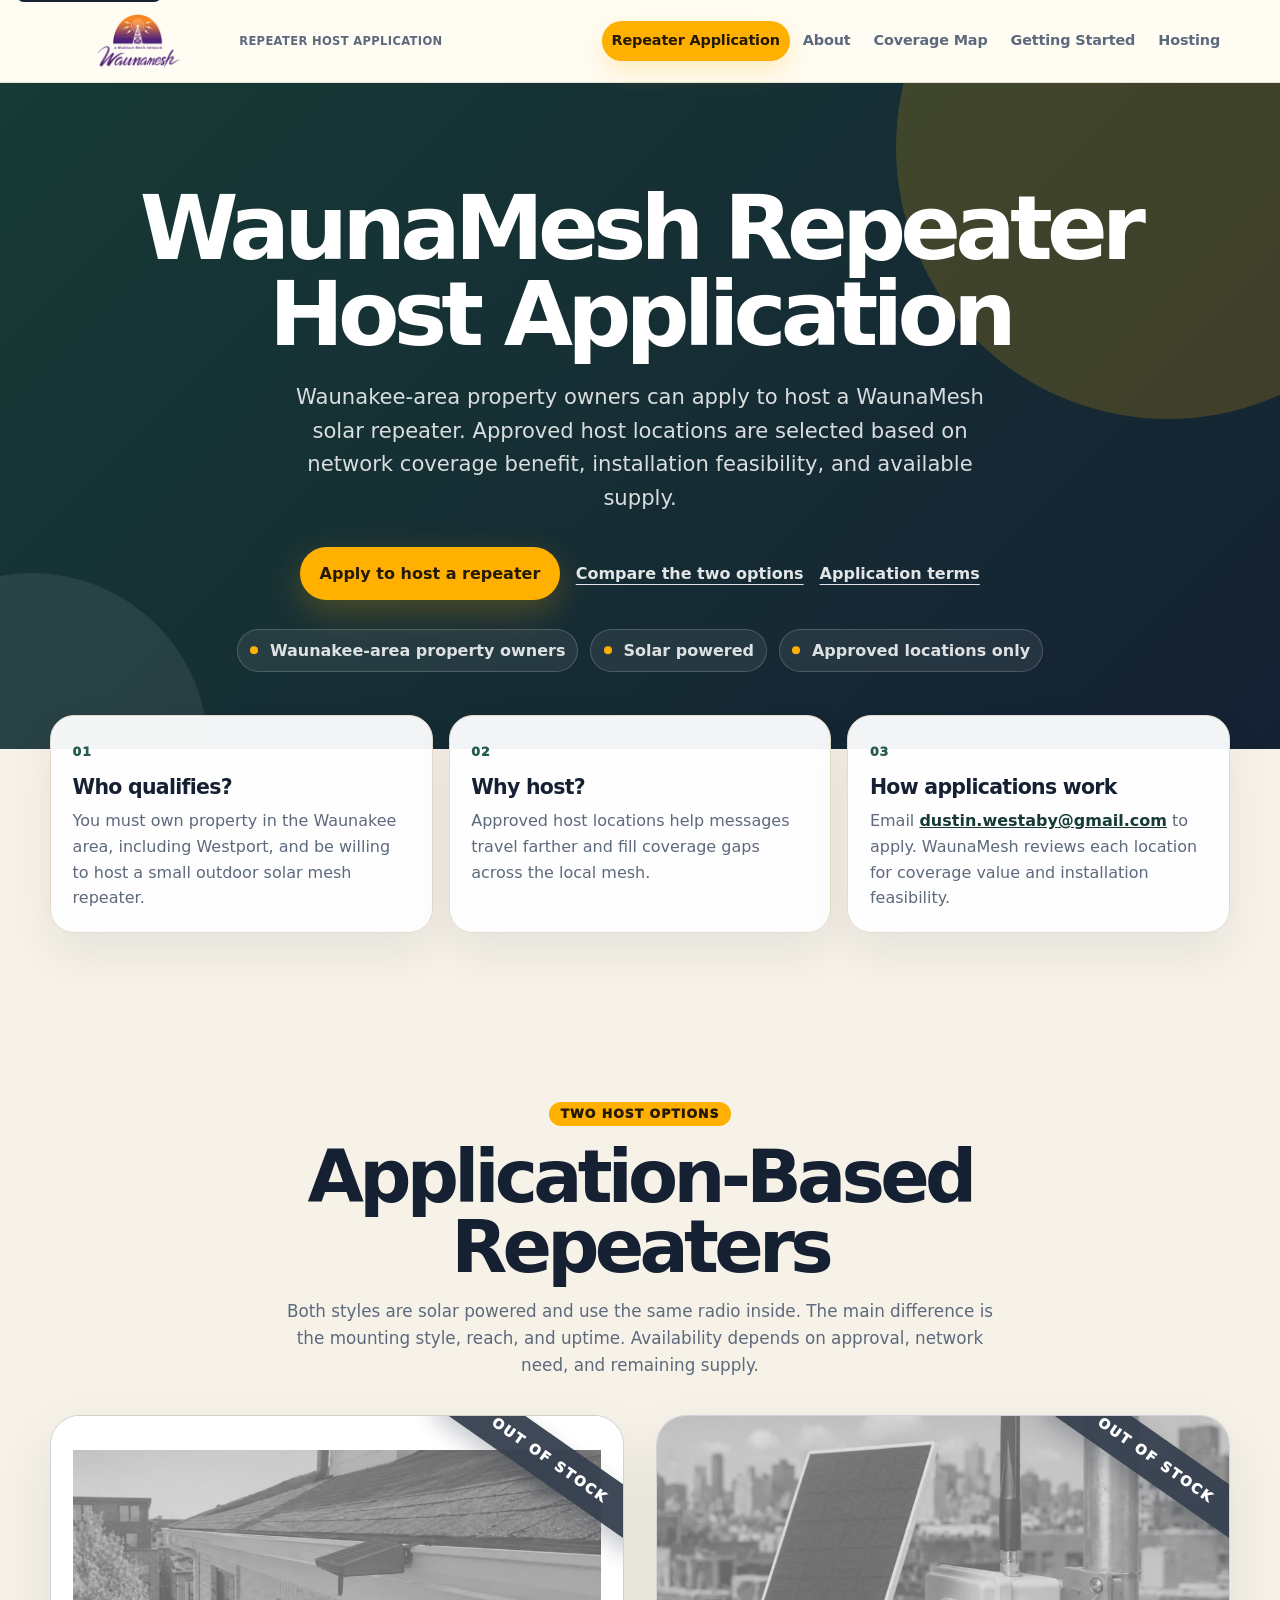
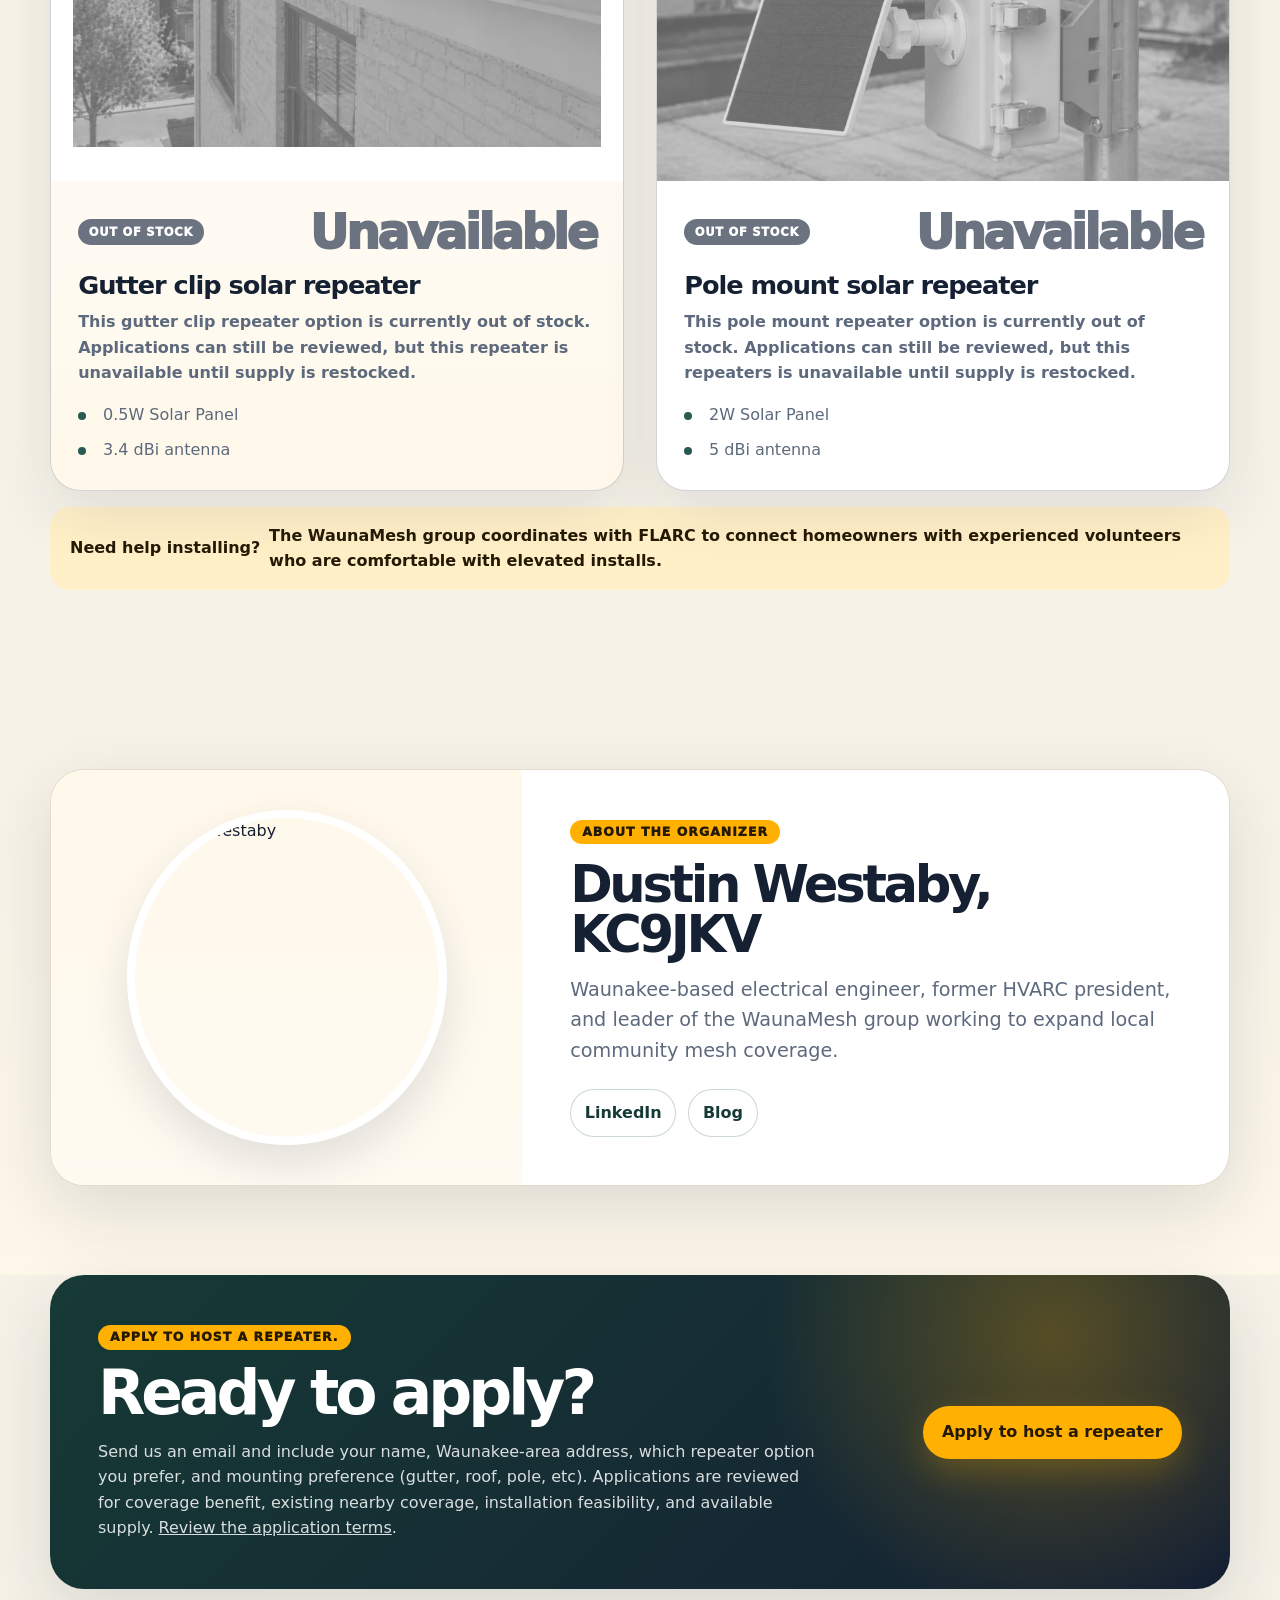
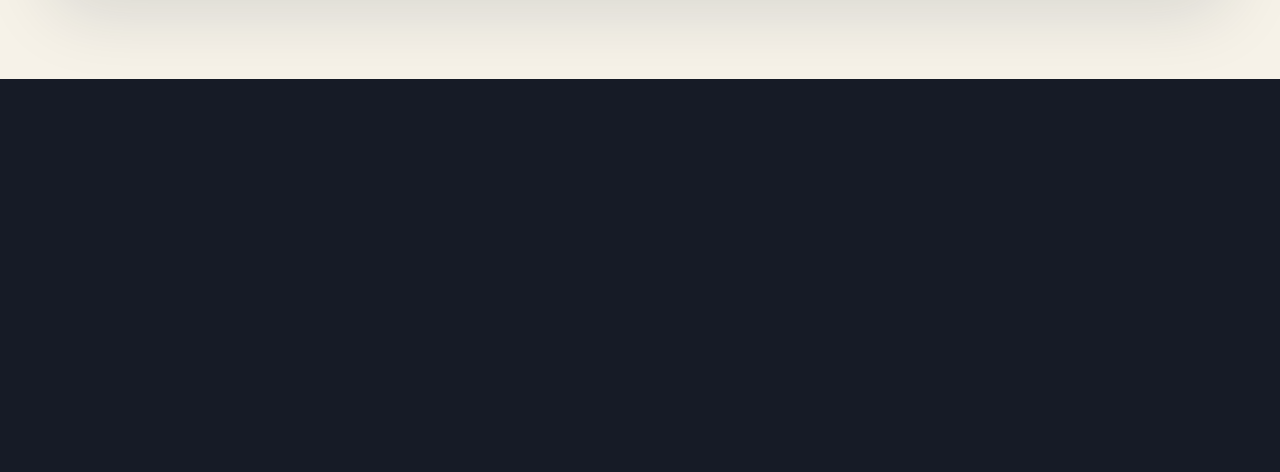
==== commit 85e2669b: "Inventory tracking" ====
--- a/apply.html
+++ b/apply.html
@@ -96,18 +96,21 @@
         </div>
 
         <div class="application-pricing-grid">
-          <article class="application-pricing-card application-pricing-card-highlight">
-            <picture class="application-option-media application-option-media-contain">
-              <source srcset="assets/img/waunamesh/application-gutter-clip-repeater-900.webp" type="image/webp">
-              <img src="assets/img/waunamesh/application-gutter-clip-repeater.jpg" alt="A compact gutter clip style solar repeater" width="900" height="900" loading="lazy" decoding="async">
-            </picture>
+          <article class="application-pricing-card application-pricing-card-highlight" data-antenna-offer="offer-gutter-clip-repeater" data-offer-name="Gutter clip solar repeater">
+            <div class="application-option-media-frame">
+              <picture class="application-option-media application-option-media-contain">
+                <source data-inventory-source srcset="assets/img/waunamesh/application-gutter-clip-repeater-900.webp" type="image/webp">
+                <img data-inventory-image src="assets/img/waunamesh/application-gutter-clip-repeater.jpg" alt="A compact gutter clip style solar repeater" width="900" height="506" loading="lazy" decoding="async">
+              </picture>
+              <div class="application-option-media-mask" aria-hidden="true"><span>Out of stock</span></div>
+            </div>
             <div class="application-pricing-body">
               <div class="application-pricing-topline">
-                <span class="application-price-pill">Approved host sites</span>
-                <span class="application-price-value">$0</span>
+                <span class="application-price-pill" data-inventory-pill>Approved host sites</span>
+                <span class="application-price-value" data-inventory-value>$0</span>
               </div>
               <h3>Gutter clip solar repeater</h3>
-              <p>Easiest install with neighborhood coverage. A compact solar light style repeater that clips to your gutter for approved host locations.</p>
+              <p class="application-pricing-description" data-inventory-description>Easiest install with neighborhood coverage. A compact solar light style repeater that clips to your gutter for approved host locations.</p>
               <ul class="application-feature-list">
                 <li>0.5W Solar Panel</li>
                 <li>3.4 dBi antenna</li>
@@ -115,18 +118,21 @@
             </div>
           </article>
 
-          <article class="application-pricing-card">
-            <picture class="application-option-media application-option-media-cover">
-              <source srcset="assets/img/waunamesh/application-pole-mount-repeater-900.webp" type="image/webp">
-              <img src="assets/img/waunamesh/application-pole-mount-repeater.jpg" alt="A pole mounted solar repeater with an enclosure, antenna, and solar panel" width="900" height="675" loading="lazy" decoding="async">
-            </picture>
+          <article class="application-pricing-card" data-antenna-offer="offer-pole-mount-repeater" data-offer-name="Pole mount solar repeater">
+            <div class="application-option-media-frame">
+              <picture class="application-option-media application-option-media-cover">
+                <source data-inventory-source srcset="assets/img/waunamesh/application-pole-mount-repeater-900.webp" type="image/webp">
+                <img data-inventory-image src="assets/img/waunamesh/application-pole-mount-repeater.jpg" alt="A pole mounted solar repeater with an enclosure, antenna, and solar panel" width="900" height="675" loading="lazy" decoding="async">
+              </picture>
+              <div class="application-option-media-mask" aria-hidden="true"><span>Out of stock</span></div>
+            </div>
             <div class="application-pricing-body">
               <div class="application-pricing-topline">
-                <span class="application-price-pill">Host contribution</span>
-                <span class="application-price-value">$40</span>
+                <span class="application-price-pill" data-inventory-pill>Host contribution</span>
+                <span class="application-price-value" data-inventory-value>$40</span>
               </div>
               <h3>Pole mount solar repeater</h3>
-              <p>Better antenna and solar for wider coverage and better uptime. Mounts to an existing pole and requires a $40 contribution when approved.</p>
+              <p class="application-pricing-description" data-inventory-description>Better antenna and solar for wider coverage and better uptime. Mounts to an existing pole and requires a $40 contribution when approved.</p>
               <ul class="application-feature-list">
                 <li>2W Solar Panel</li>
                 <li>5 dBi antenna</li>
@@ -316,6 +322,7 @@
     }());
   </script>
 
+  <script src="assets/js/apply.js" defer></script>
   <script src="assets/js/site.js" defer></script>
 </body>
 </html>
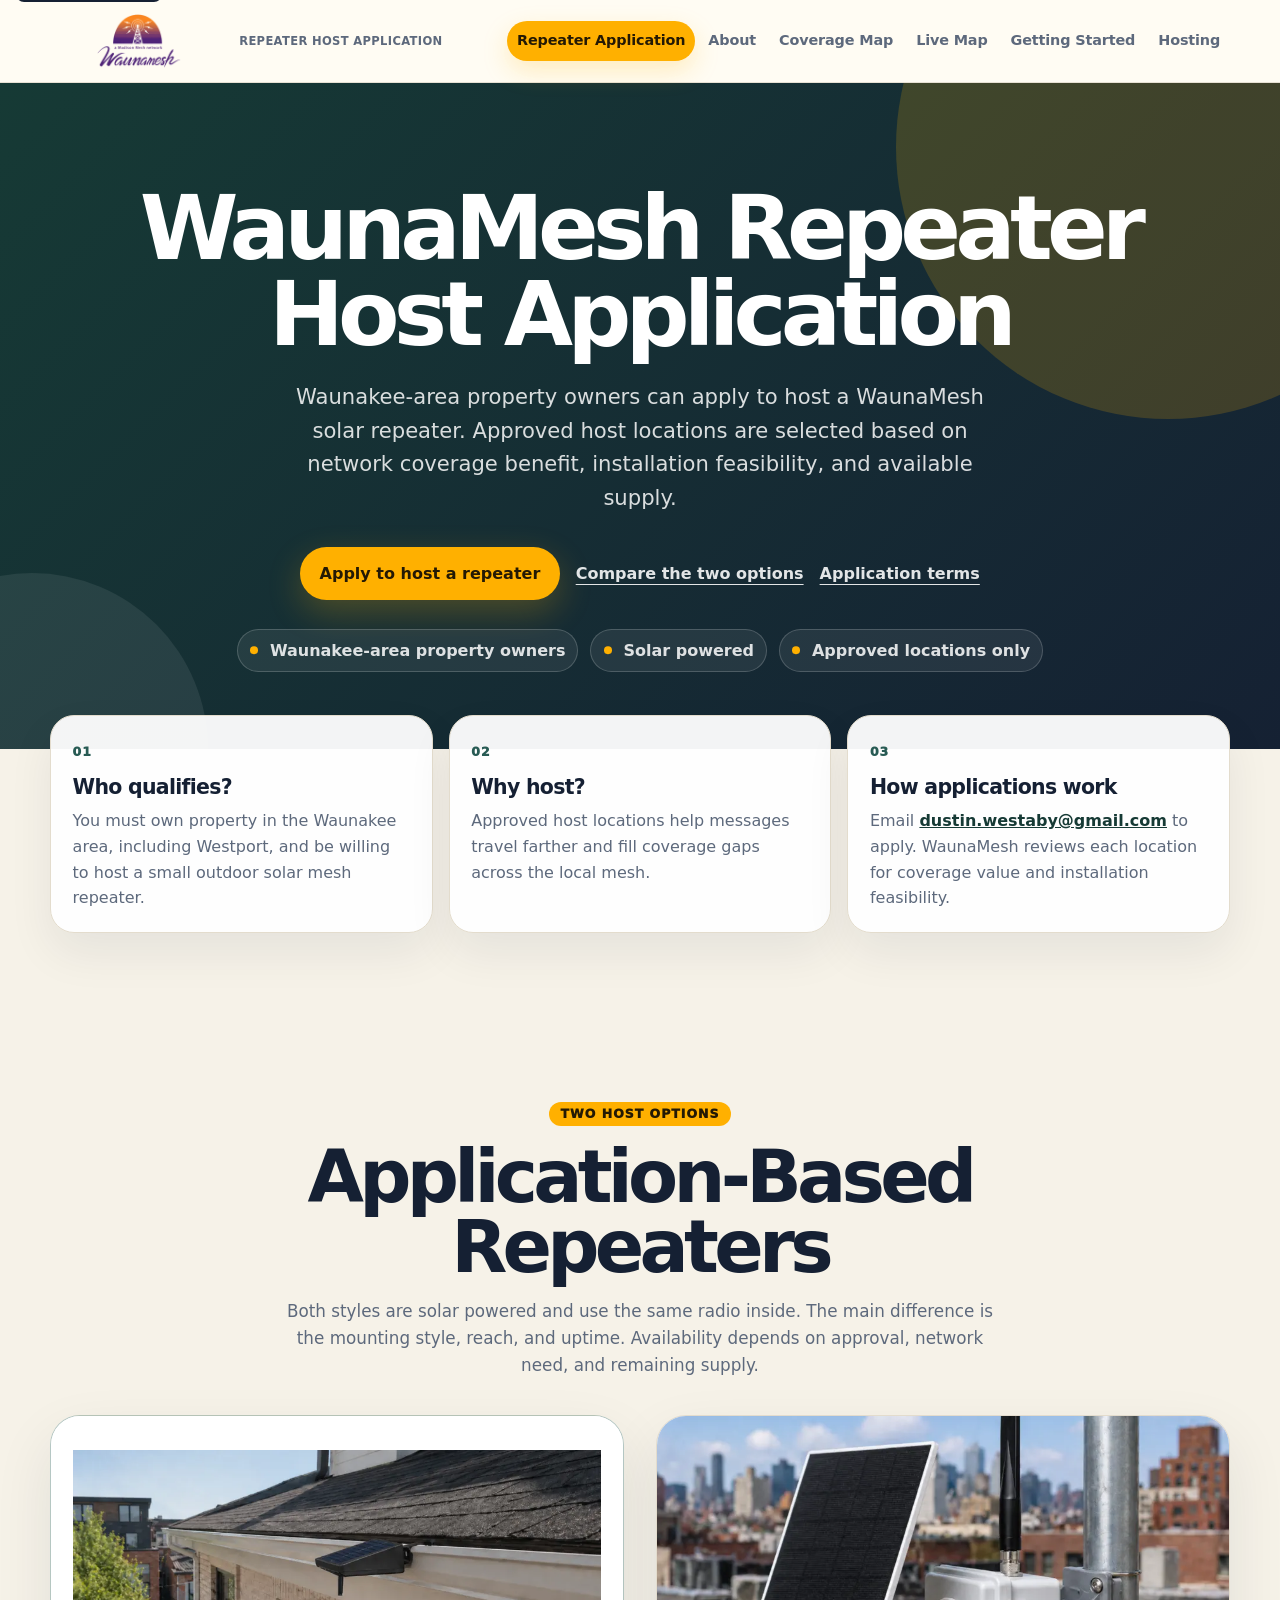
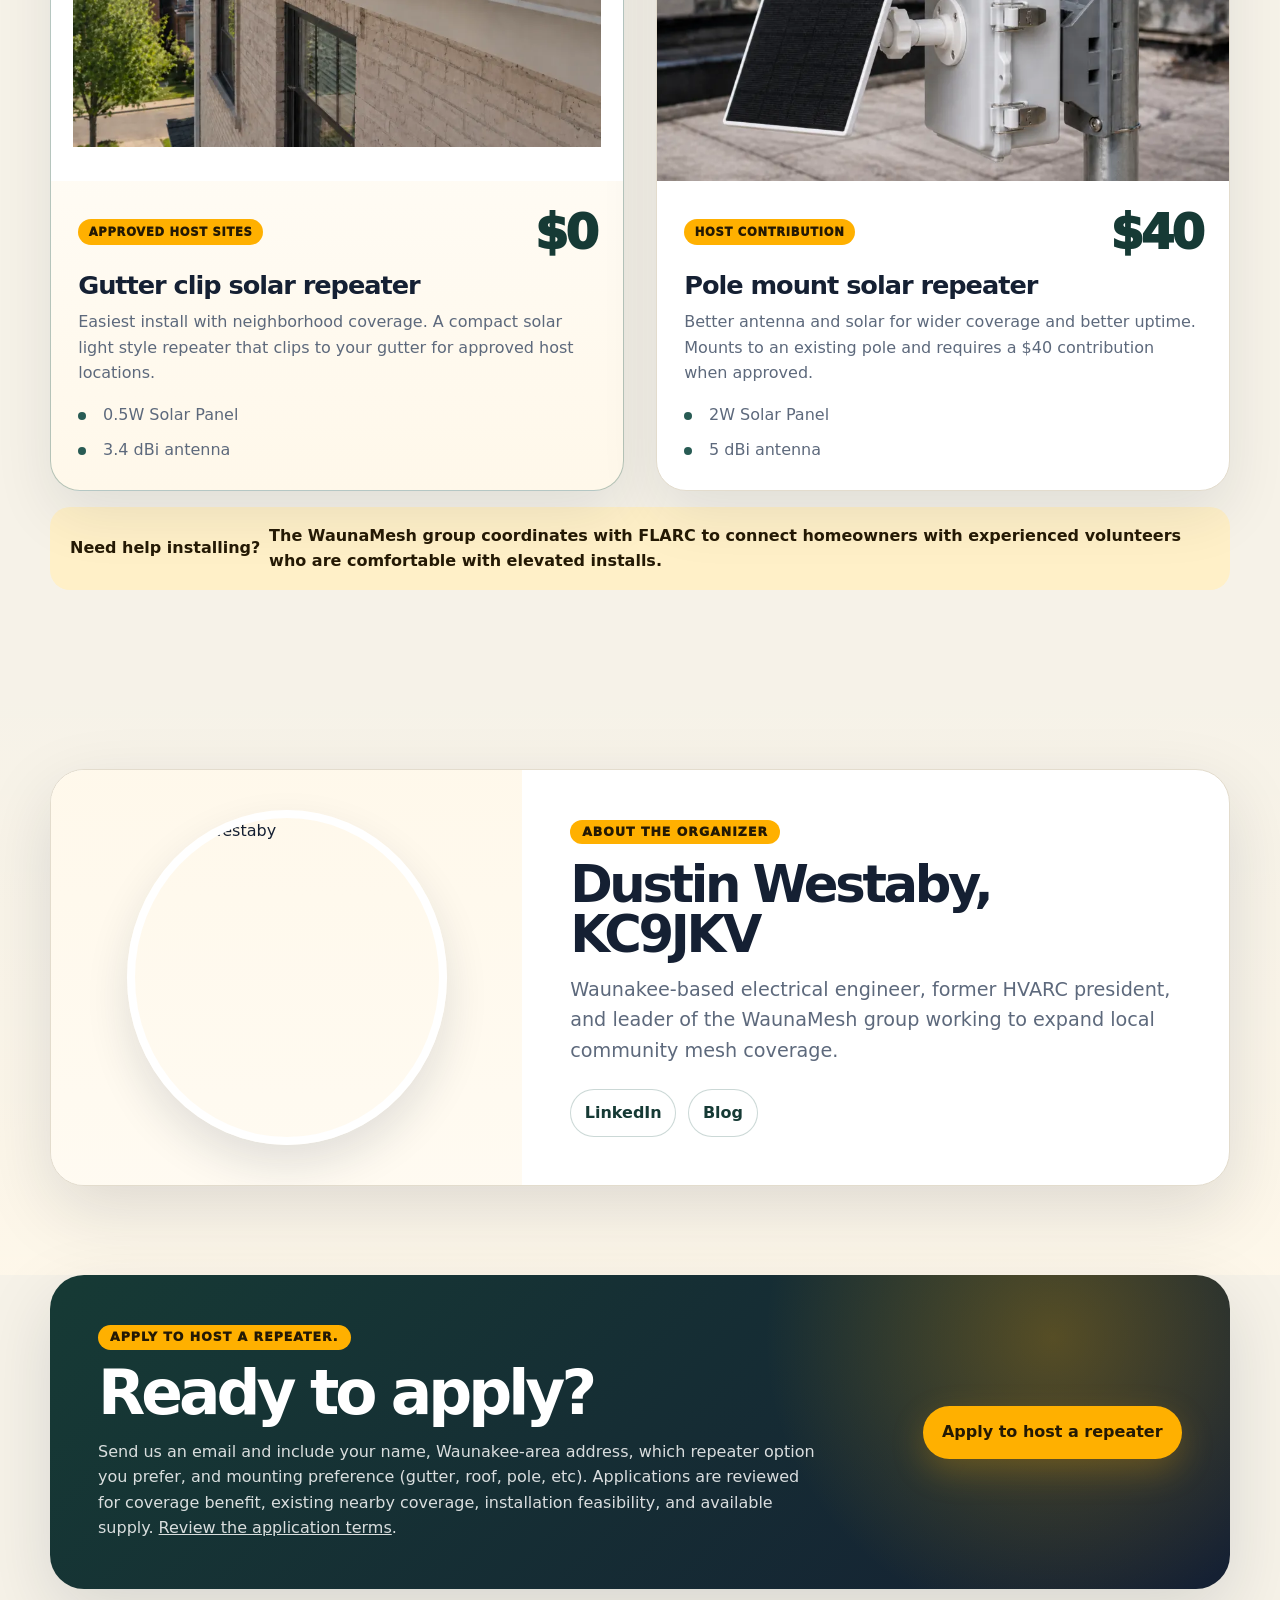
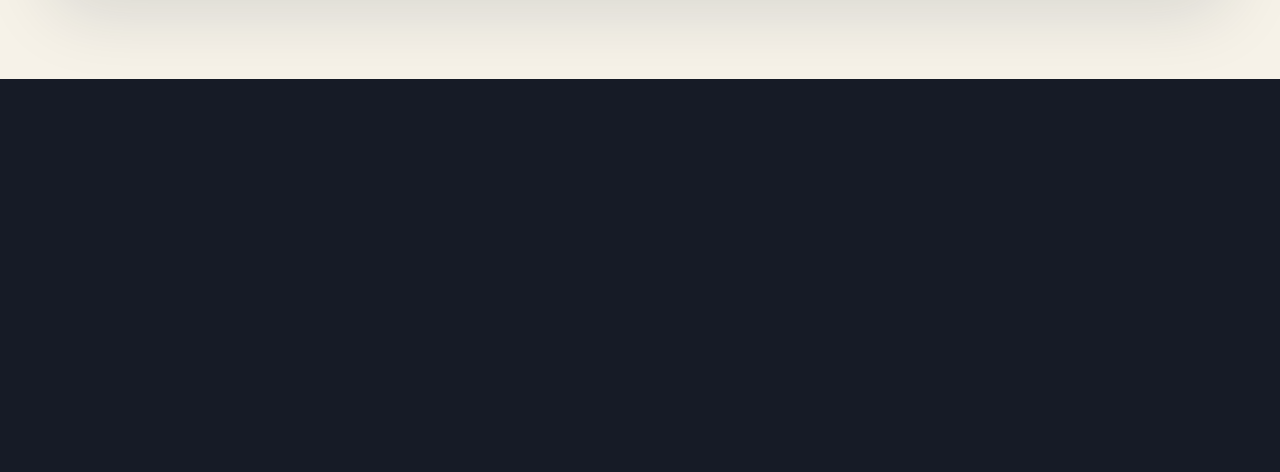
==== commit ba5a9130: "Added live view page" ====
--- a/apply.html
+++ b/apply.html
@@ -38,6 +38,7 @@
           <li><a href="#options">Repeater Application</a></li>
           <li><a href="index.html#what">About</a></li>
           <li><a href="index.html#where">Coverage Map</a></li>
+          <li><a href="live.html">Live Map</a></li>
           <li><a href="getting-started.html">Getting Started</a></li>
           <li><a href="hosting.html">Hosting</a></li>
         </ul>
--- a/assets/css/styles.css
+++ b/assets/css/styles.css
@@ -613,6 +613,7 @@
 .sponsor-grid {
   display: grid;
   grid-template-columns: repeat(3, minmax(0, 1fr));
+  align-items: stretch;
   gap: 1rem;
 }
 
@@ -640,6 +641,10 @@
   border-color: var(--primary);
   box-shadow: 0 22px 55px rgba(16, 30, 54, 0.12);
   outline: none;
+}
+
+.sponsor-card:focus-visible {
+  box-shadow: 0 0 0 4px rgba(255, 176, 0, 0.36), 0 22px 55px rgba(16, 30, 54, 0.12);
 }
 
 .sponsor-card::before {
@@ -668,6 +673,7 @@
 
 .sponsor-card h3 {
   margin: 0.85rem 0 0.35rem;
+  color: var(--ink);
 }
 
 .sponsor-card p {
